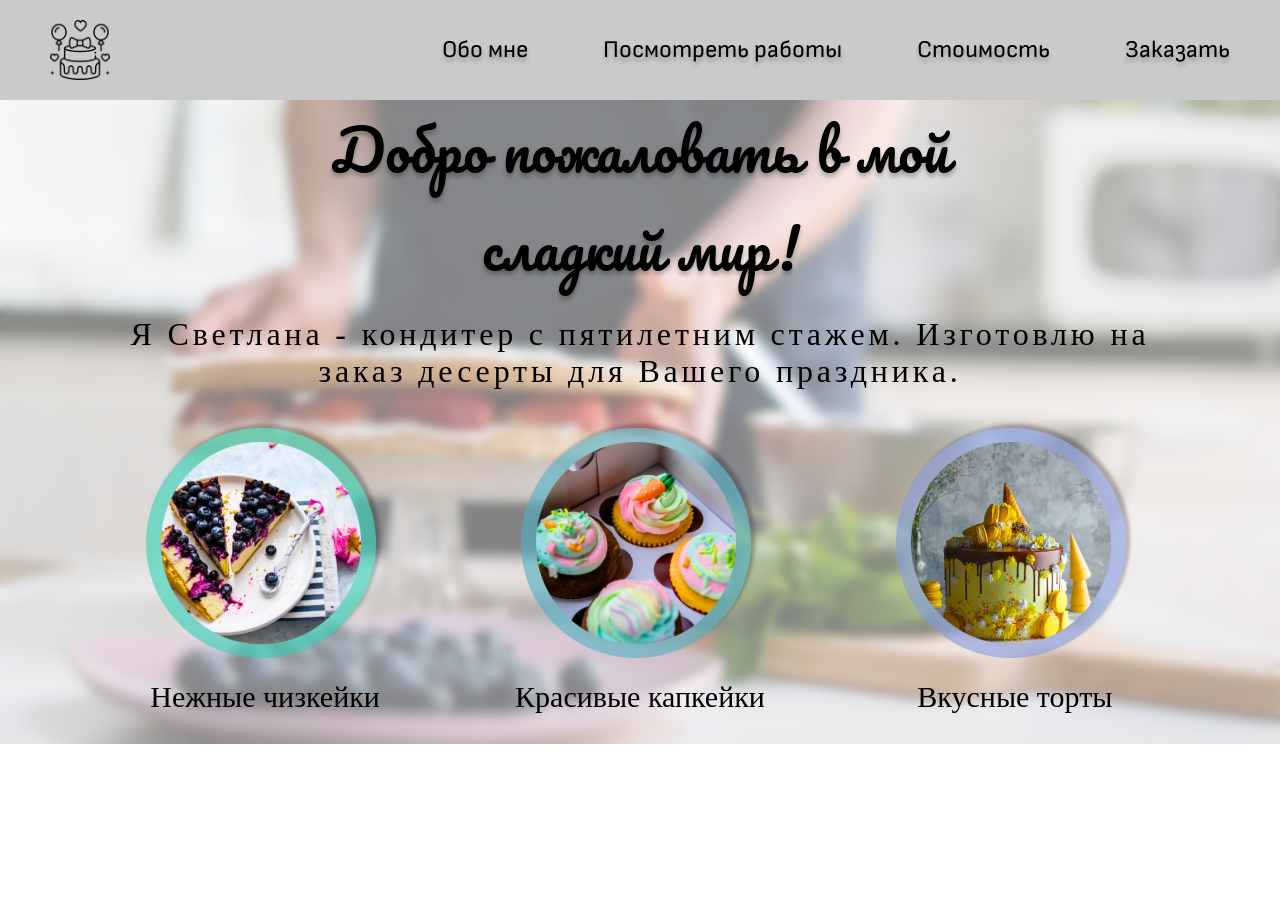
==== index.html @ ef7980ed "Initial commit" ====
<!DOCTYPE html>
<html lang="en">
  <head>
    <meta charset="UTF-8" />
    <meta name="viewport" content="width=device-width, initial-scale=1.0" />
    <title>Project</title>
    <link rel="stylesheet" href="fonts/stylesheet.css" />
    <link rel="stylesheet" href="css/reset.css" />
    <link rel="stylesheet" href="css/style.css" />
  </head>
  <body>
    <header class="header">
      <div class="container">
         <button class="burger-menu">
            <div class="burger-menu__button burger-menu_not-active">
              <span></span>
              <span></span>
              <span></span>
            </div>
          </button>
        <div class="header__content">
          <div class="header__logo">
            <img src="icons/logo.svg" alt="тортик" />
          </div>
          <nav class="header__nav nav-menu">
            <ul class="nav-menu__list">
              <li__nav class="item"
                ><a href="#!" class="nav-menu__link">Обо мне</a></li__nav
              >
              <li__nav class="item"
                ><a href="#!" class="nav-menu__link"
                  >Посмотреть работы</a
                ></li__nav
              >
              <li__nav class="item"
                ><a href="#!" class="nav-menu__link">Стоимость</a></li__nav
              >
              <li__nav class="item"
                ><a href="#!" class="nav-menu__link">Заказать</a></li__nav
              >
            </ul>
          </nav>

        </div>
      </div>
    </header>
    <main>
      <section class="intro">
        <div class="intro__blur">
          <div class="container">
            <div class="intro__title">Добро пожаловать в мой сладкий мир!</div>
            <div class="intro__text">
              Я Светлана - кондитер с пятилетним стажем. Изготовлю на заказ
              десерты для Вашего праздника.
            </div>
            <div class="intro__picture-blocks">
              <div class="picture-block">
                <div class="picture-block__picture">
                  <img src="img/intro-cheesecake.png" alt="Чизкейк" />
                </div>
                <div class="picture-block__text">Нежные чизкейки</div>
              </div>
              <div class="picture-block">
                <div class="picture-block__picture">
                  <img src="img/intro-cupcake.png" alt="Чизкейк" />
                </div>
                <div class="picture-block__text">Красивые капкейки</div>
              </div>
              <div class="picture-block">
                <div class="picture-block__picture">
                  <img src="img/intro-cake .png" alt="Чизкейк" />
                </div>
                <div class="picture-block__text">Вкусные торты</div>
              </div>
            </div>
          </div>
        </div>
      </section>
    </main>
    <script src="js/script.js"></script>
  </body>
</html>
---- fonts/stylesheet.css ----
/* This stylesheet generated by Transfonter (https://transfonter.org) on February 25, 2018 3:52 PM */

@font-face {
  font-family: "Pacifico";
  src: url("Pacifico-Regular.eot");
  src: local("Pacifico Regular"), local("Pacifico-Regular"),
    url("Pacifico-Regular.eot?#iefix") format("embedded-opentype"),
    url("Pacifico-Regular.woff") format("woff"),
    url("Pacifico-Regular.ttf") format("truetype");
  font-weight: normal;
  font-style: normal;
}

@font-face {
  font-family: "SofiaSans";
  src: local("SofiaSans"), local("Sofia Sans"), local("Sofia-Sans"),
    url("SofiaSans.ttf") format("truetype");
  font-weight: normal;
  font-style: normal;
}
---- css/style.css ----
.container{position:relative;max-width:1310px;margin:0 auto;padding:0 15px}.header{background:rgba(76,79,77,.3);position:relative}.header__content{display:flex;justify-content:space-between;align-items:center;padding:20px 35px}@media screen and (max-width: 400px){.header__content{padding:10px 10px}}@media screen and (max-width: 400px){.header__logo img{width:40px;height:40px;transition:all 1s}}.header__logo img:hover{transform:rotate(360deg)}@media screen and (max-width: 1023px){.nav-menu{display:none}}.nav-menu__list{display:flex;align-items:center;gap:50px}.nav-menu__link{font-family:SofiaSans;font-size:24px;text-shadow:0px 4px 4px rgba(0,0,0,.25);padding-left:25px;position:relative}.nav-menu__link:active{top:3px}.nav-menu__link::before{position:absolute;left:-30px;opacity:0;top:7.5px;content:"";width:15px;height:15px;border-radius:50%;background-color:#000;transition:all .5s}.nav-menu__link:hover::before{left:0;opacity:1}.nav-menu.open{display:block;background-color:#fff;position:fixed;top:0;left:0;z-index:10;width:100vw;height:100vh;display:flex;justify-content:center;align-items:center;overflow:hidden}.nav-menu.open .nav-menu__list{flex-direction:column}.burger-menu{position:absolute;top:50%;right:20px;transform:translate(0, -50%);z-index:11}@media screen and (min-width: 1024px){.burger-menu{display:none !important}}.burger-menu__button{min-width:42px;height:42px;background:rgba(0,0,0,0);border:1px solid rgba(255,255,255,0);padding:12px 8px;display:flex;flex-direction:column;justify-content:space-between;cursor:pointer;position:relative;transform:scale(1.5)}.burger-menu__button span{width:100%;height:2px;background:#000;border-radius:3px;box-shadow:0 2px 10px 0 rgba(0,0,0,.3);position:relative}.burger-menu_active span:nth-child(1){animation:ease .7s top forwards}.burger-menu_not-active span:nth-child(1){animation:ease .7s top-2 forwards}.burger-menu_active span:nth-child(2){animation:ease .7s scaled forwards}.burger-menu_not-active span:nth-child(2){animation:ease .7s scaled-2 forwards}.burger-menu_active span:nth-child(3){animation:ease .7s bottom forwards}.burger-menu_not-active span:nth-child(3){animation:ease .7s bottom-2 forwards}@keyframes top{0%{top:0;transform:rotate(0deg)}50%{top:7px;transform:rotate(0deg)}100%{top:7px;transform:rotate(45deg)}}@keyframes top-2{0%{top:7px;transform:rotate(45deg)}50%{top:7px;transform:rotate(0deg)}100%{top:0;transform:rotate(0deg)}}@keyframes bottom{0%{bottom:0;transform:rotate(0deg)}50%{bottom:7px;transform:rotate(0deg)}100%{bottom:7px;transform:rotate(135deg)}}@keyframes bottom-2{0%{bottom:7px;transform:rotate(135deg)}50%{bottom:7px;transform:rotate(0)}100%{bottom:0;transform:rotate(0)}}@keyframes scaled{50%{transform:scale(0)}100%{transform:scale(0)}}@keyframes scaled-2{0%{transform:scale(0)}50%{transform:scale(0)}100%{transform:scale(1)}}.intro{background:url("/img/intro-bg.jpg") center/cover no-repeat}.intro__blur{background:rgba(255,255,255,.5);-webkit-backdrop-filter:blur(5px);backdrop-filter:blur(5px);padding-bottom:30px}.intro__title{max-width:740px;text-align:center;margin:0 auto;text-shadow:0px 4px 4px rgba(0,0,0,.25);font-family:Pacifico;font-size:56px;margin-bottom:20px}@media screen and (max-width: 1023px){.intro__title{font-size:42px}}@media screen and (max-width: 550px){.intro__title{font-size:36px}}.intro__text{max-width:1050px;margin:0 auto;text-align:center;font-family:Sofia Sans;font-size:32px;letter-spacing:3.84px;margin-bottom:30px}@media screen and (max-width: 1023px){.intro__text{font-size:26px}}@media screen and (max-width: 550px){.intro__text{font-size:18px}}.intro__picture-blocks{display:flex;justify-content:space-evenly}.intro .picture-block__picture{text-align:center;margin-bottom:22px;transition:all .3s}.intro .picture-block__picture:hover{transform:scale(1.2)}.intro .picture-block__text{text-align:center;font-family:Sofia Sans;font-size:30px;font-weight:500}@media screen and (max-width: 1023px){.intro .picture-block__text{font-size:22px}}@media screen and (max-width: 550px){.intro .picture-block__text{font-size:18px}}/*# sourceMappingURL=style.css.map */
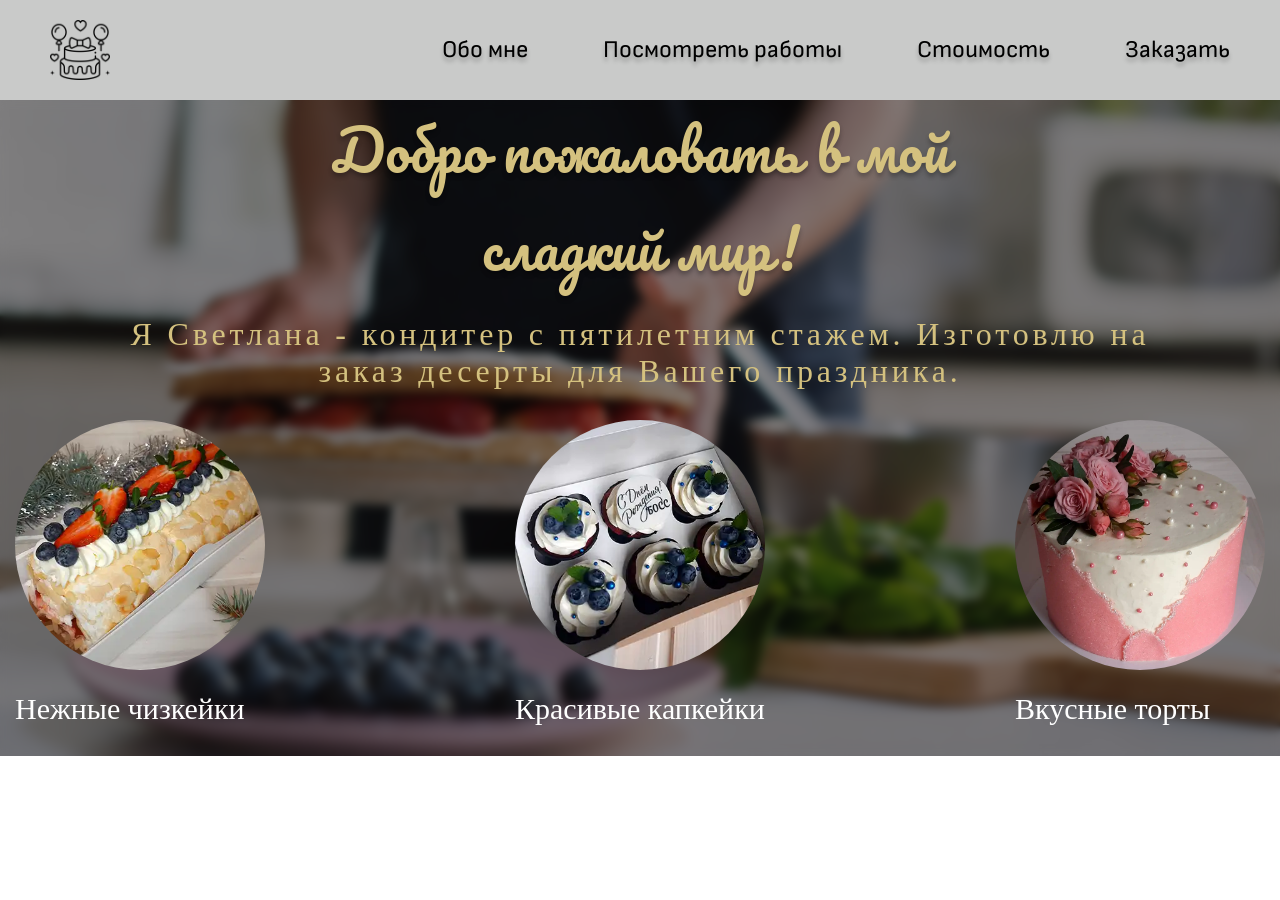
==== commit 5772df12: "New intro" ====
--- a/index.html
+++ b/index.html
@@ -11,13 +11,13 @@
   <body>
     <header class="header">
       <div class="container">
-         <button class="burger-menu">
-            <div class="burger-menu__button burger-menu_not-active">
-              <span></span>
-              <span></span>
-              <span></span>
-            </div>
-          </button>
+        <button class="burger-menu">
+          <div class="burger-menu__button burger-menu_not-active">
+            <span></span>
+            <span></span>
+            <span></span>
+          </div>
+        </button>
         <div class="header__content">
           <div class="header__logo">
             <img src="icons/logo.svg" alt="тортик" />
@@ -40,7 +40,6 @@
               >
             </ul>
           </nav>
-
         </div>
       </div>
     </header>
@@ -48,7 +47,7 @@
       <section class="intro">
         <div class="intro__blur">
           <div class="container">
-            <div class="intro__title">Добро пожаловать в мой сладкий мир!</div>
+            <h1 class="intro__title">Добро пожаловать в мой сладкий мир!</h1>
             <div class="intro__text">
               Я Светлана - кондитер с пятилетним стажем. Изготовлю на заказ
               десерты для Вашего праздника.
@@ -56,19 +55,19 @@
             <div class="intro__picture-blocks">
               <div class="picture-block">
                 <div class="picture-block__picture">
-                  <img src="img/intro-cheesecake.png" alt="Чизкейк" />
+                  <img src="img/roll-tiny.webp" alt="Рулеты" />
                 </div>
                 <div class="picture-block__text">Нежные чизкейки</div>
               </div>
               <div class="picture-block">
                 <div class="picture-block__picture">
-                  <img src="img/intro-cupcake.png" alt="Чизкейк" />
+                  <img src="img/cupcake-tiny.webp" alt="Красивые капкейки" />
                 </div>
                 <div class="picture-block__text">Красивые капкейки</div>
               </div>
               <div class="picture-block">
                 <div class="picture-block__picture">
-                  <img src="img/intro-cake .png" alt="Чизкейк" />
+                  <img src="img/cake-tiny.webp" alt="Вкусные торты" />
                 </div>
                 <div class="picture-block__text">Вкусные торты</div>
               </div>
--- a/css/style.css
+++ b/css/style.css
@@ -1 +1 @@
-.container{position:relative;max-width:1310px;margin:0 auto;padding:0 15px}.header{background:rgba(76,79,77,.3);position:relative}.header__content{display:flex;justify-content:space-between;align-items:center;padding:20px 35px}@media screen and (max-width: 400px){.header__content{padding:10px 10px}}@media screen and (max-width: 400px){.header__logo img{width:40px;height:40px;transition:all 1s}}.header__logo img:hover{transform:rotate(360deg)}@media screen and (max-width: 1023px){.nav-menu{display:none}}.nav-menu__list{display:flex;align-items:center;gap:50px}.nav-menu__link{font-family:SofiaSans;font-size:24px;text-shadow:0px 4px 4px rgba(0,0,0,.25);padding-left:25px;position:relative}.nav-menu__link:active{top:3px}.nav-menu__link::before{position:absolute;left:-30px;opacity:0;top:7.5px;content:"";width:15px;height:15px;border-radius:50%;background-color:#000;transition:all .5s}.nav-menu__link:hover::before{left:0;opacity:1}.nav-menu.open{display:block;background-color:#fff;position:fixed;top:0;left:0;z-index:10;width:100vw;height:100vh;display:flex;justify-content:center;align-items:center;overflow:hidden}.nav-menu.open .nav-menu__list{flex-direction:column}.burger-menu{position:absolute;top:50%;right:20px;transform:translate(0, -50%);z-index:11}@media screen and (min-width: 1024px){.burger-menu{display:none !important}}.burger-menu__button{min-width:42px;height:42px;background:rgba(0,0,0,0);border:1px solid rgba(255,255,255,0);padding:12px 8px;display:flex;flex-direction:column;justify-content:space-between;cursor:pointer;position:relative;transform:scale(1.5)}.burger-menu__button span{width:100%;height:2px;background:#000;border-radius:3px;box-shadow:0 2px 10px 0 rgba(0,0,0,.3);position:relative}.burger-menu_active span:nth-child(1){animation:ease .7s top forwards}.burger-menu_not-active span:nth-child(1){animation:ease .7s top-2 forwards}.burger-menu_active span:nth-child(2){animation:ease .7s scaled forwards}.burger-menu_not-active span:nth-child(2){animation:ease .7s scaled-2 forwards}.burger-menu_active span:nth-child(3){animation:ease .7s bottom forwards}.burger-menu_not-active span:nth-child(3){animation:ease .7s bottom-2 forwards}@keyframes top{0%{top:0;transform:rotate(0deg)}50%{top:7px;transform:rotate(0deg)}100%{top:7px;transform:rotate(45deg)}}@keyframes top-2{0%{top:7px;transform:rotate(45deg)}50%{top:7px;transform:rotate(0deg)}100%{top:0;transform:rotate(0deg)}}@keyframes bottom{0%{bottom:0;transform:rotate(0deg)}50%{bottom:7px;transform:rotate(0deg)}100%{bottom:7px;transform:rotate(135deg)}}@keyframes bottom-2{0%{bottom:7px;transform:rotate(135deg)}50%{bottom:7px;transform:rotate(0)}100%{bottom:0;transform:rotate(0)}}@keyframes scaled{50%{transform:scale(0)}100%{transform:scale(0)}}@keyframes scaled-2{0%{transform:scale(0)}50%{transform:scale(0)}100%{transform:scale(1)}}.intro{background:url("/img/intro-bg.jpg") center/cover no-repeat}.intro__blur{background:rgba(255,255,255,.5);-webkit-backdrop-filter:blur(5px);backdrop-filter:blur(5px);padding-bottom:30px}.intro__title{max-width:740px;text-align:center;margin:0 auto;text-shadow:0px 4px 4px rgba(0,0,0,.25);font-family:Pacifico;font-size:56px;margin-bottom:20px}@media screen and (max-width: 1023px){.intro__title{font-size:42px}}@media screen and (max-width: 550px){.intro__title{font-size:36px}}.intro__text{max-width:1050px;margin:0 auto;text-align:center;font-family:Sofia Sans;font-size:32px;letter-spacing:3.84px;margin-bottom:30px}@media screen and (max-width: 1023px){.intro__text{font-size:26px}}@media screen and (max-width: 550px){.intro__text{font-size:18px}}.intro__picture-blocks{display:flex;justify-content:space-evenly}.intro .picture-block__picture{text-align:center;margin-bottom:22px;transition:all .3s}.intro .picture-block__picture:hover{transform:scale(1.2)}.intro .picture-block__text{text-align:center;font-family:Sofia Sans;font-size:30px;font-weight:500}@media screen and (max-width: 1023px){.intro .picture-block__text{font-size:22px}}@media screen and (max-width: 550px){.intro .picture-block__text{font-size:18px}}/*# sourceMappingURL=style.css.map */+.container{position:relative;max-width:1310px;margin:0 auto;padding:0 15px}.header{background:rgba(76,79,77,.3);position:relative}.header__content{display:flex;justify-content:space-between;align-items:center;padding:20px 35px}@media screen and (max-width: 400px){.header__content{padding:10px 10px}}@media screen and (max-width: 400px){.header__logo img{width:40px;height:40px;transition:all 1s}}.header__logo img:hover{transform:rotate(360deg)}@media screen and (max-width: 1023px){.nav-menu{display:none}}.nav-menu__list{display:flex;align-items:center;gap:50px}.nav-menu__link{font-family:SofiaSans;font-size:24px;text-shadow:0px 4px 4px rgba(0,0,0,.25);padding-left:25px;position:relative}.nav-menu__link:active{top:3px}.nav-menu__link::before{position:absolute;left:-30px;opacity:0;top:7.5px;content:"";width:15px;height:15px;border-radius:50%;background-color:#000;transition:all .5s}.nav-menu__link:hover::before{left:0;opacity:1}.nav-menu.open{display:block;background-color:#fff;position:fixed;top:0;left:0;z-index:10;width:100vw;height:100vh;display:flex;justify-content:center;padding-top:100px;overflow:hidden}.nav-menu.open .nav-menu__list{flex-direction:column}.nav-menu.open .nav-menu__link{font-size:32px}.burger-menu{position:absolute;top:50%;right:20px;transform:translate(0, -50%);z-index:11}@media screen and (min-width: 1024px){.burger-menu{display:none !important}}.burger-menu__button{min-width:42px;height:42px;background:rgba(0,0,0,0);border:1px solid rgba(255,255,255,0);padding:12px 8px;display:flex;flex-direction:column;justify-content:space-between;cursor:pointer;position:relative;transform:scale(1.5)}.burger-menu__button span{width:100%;height:2px;background:#000;border-radius:3px;box-shadow:0 2px 10px 0 rgba(0,0,0,.3);position:relative}.burger-menu_active span:nth-child(1){animation:ease .7s top forwards}.burger-menu_not-active span:nth-child(1){animation:ease .7s top-2 forwards}.burger-menu_active span:nth-child(2){animation:ease .7s scaled forwards}.burger-menu_not-active span:nth-child(2){animation:ease .7s scaled-2 forwards}.burger-menu_active span:nth-child(3){animation:ease .7s bottom forwards}.burger-menu_not-active span:nth-child(3){animation:ease .7s bottom-2 forwards}@keyframes top{0%{top:0;transform:rotate(0deg)}50%{top:7px;transform:rotate(0deg)}100%{top:7px;transform:rotate(45deg)}}@keyframes top-2{0%{top:7px;transform:rotate(45deg)}50%{top:7px;transform:rotate(0deg)}100%{top:0;transform:rotate(0deg)}}@keyframes bottom{0%{bottom:0;transform:rotate(0deg)}50%{bottom:7px;transform:rotate(0deg)}100%{bottom:7px;transform:rotate(135deg)}}@keyframes bottom-2{0%{bottom:7px;transform:rotate(135deg)}50%{bottom:7px;transform:rotate(0)}100%{bottom:0;transform:rotate(0)}}@keyframes scaled{50%{transform:scale(0)}100%{transform:scale(0)}}@keyframes scaled-2{0%{transform:scale(0)}50%{transform:scale(0)}100%{transform:scale(1)}}.intro{background:url("/img/intro-bg.jpg") center/cover no-repeat}.intro__blur{background:rgba(15,13,13,.5);-webkit-backdrop-filter:blur(5px);backdrop-filter:blur(5px);padding-bottom:30px}.intro__title{color:#d4c17f;max-width:740px;text-align:center;margin:0 auto;text-shadow:0px 4px 4px rgba(0,0,0,.25);font-family:Pacifico;font-size:56px;margin-bottom:20px}@media screen and (max-width: 1023px){.intro__title{font-size:42px}}@media screen and (max-width: 550px){.intro__title{font-size:36px}}.intro__text{color:#d4c17f;max-width:1050px;margin:0 auto;text-align:center;font-family:Sofia Sans;font-size:32px;letter-spacing:3.84px;margin-bottom:30px}@media screen and (max-width: 1023px){.intro__text{font-size:26px}}@media screen and (max-width: 550px){.intro__text{font-size:18px}}.intro__picture-blocks{display:flex;justify-content:space-between}.picture-block__picture{border-radius:50%;text-align:center;margin-bottom:22px;transition:all .3s;width:250px;height:250px;overflow:hidden}.picture-block__picture img{transition:all .5s}.picture-block__picture img:hover{transform:scale(1.2)}.picture-block__text{color:#fff;font-family:Sofia Sans;font-size:30px;font-weight:500}@media screen and (max-width: 1023px){.picture-block__text{font-size:22px}}@media screen and (max-width: 550px){.picture-block__text{font-size:18px}}/*# sourceMappingURL=style.css.map */
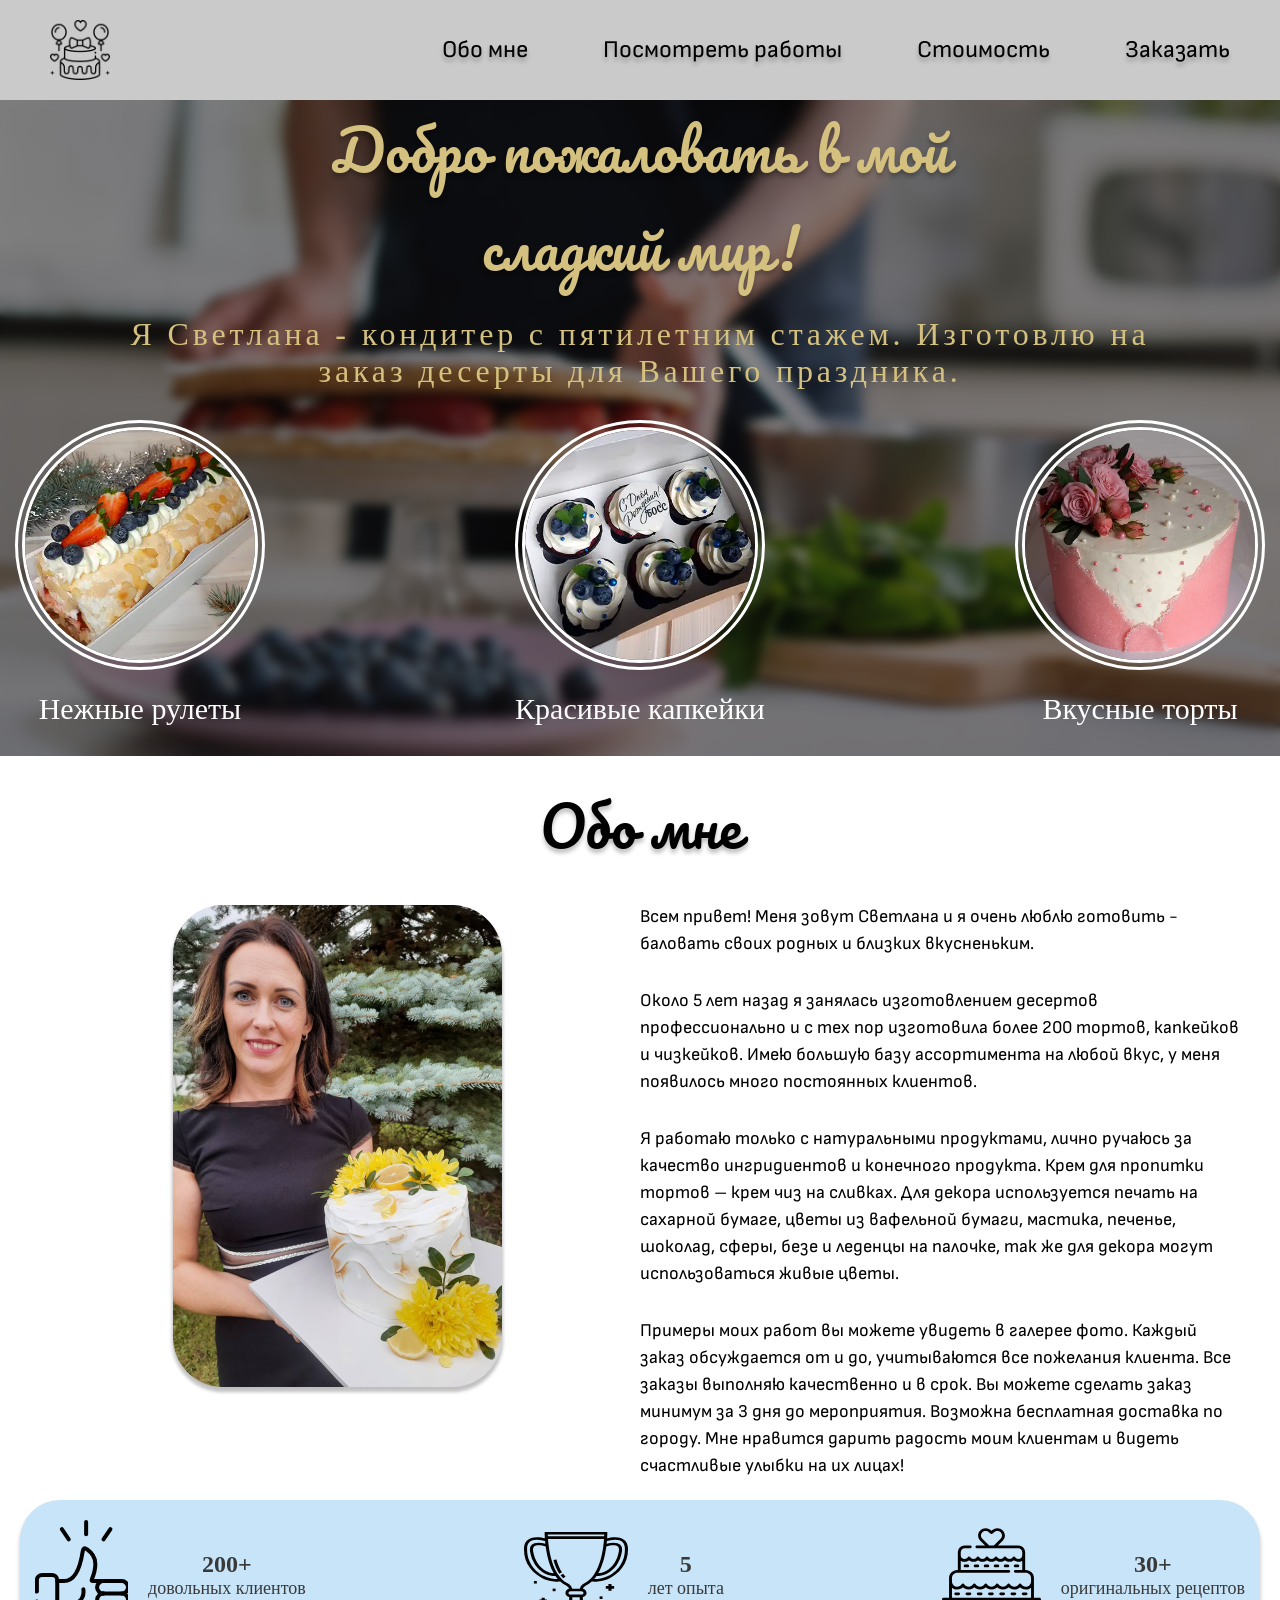
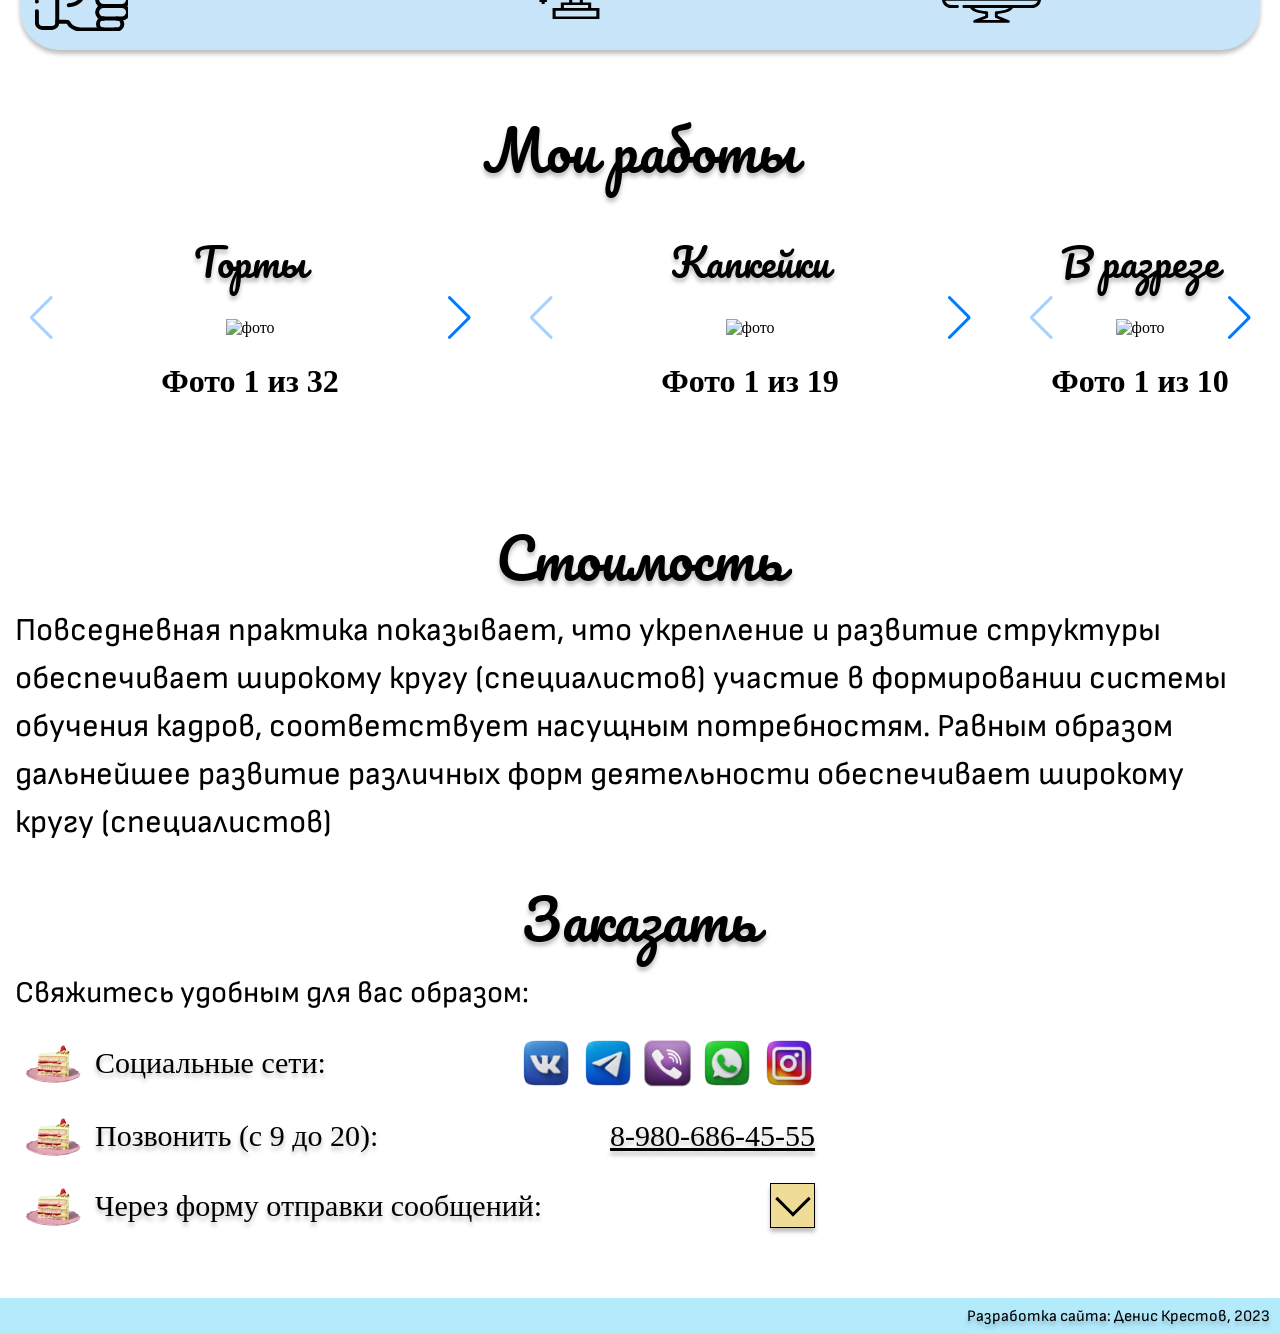
==== commit 0957d281: "Prepare to production" ====
--- a/index.html
+++ b/index.html
@@ -4,6 +4,10 @@
     <meta charset="UTF-8" />
     <meta name="viewport" content="width=device-width, initial-scale=1.0" />
     <title>Project</title>
+    <link
+      rel="stylesheet"
+      href="https://cdn.jsdelivr.net/npm/swiper@10/swiper-bundle.min.css"
+    />
     <link rel="stylesheet" href="fonts/stylesheet.css" />
     <link rel="stylesheet" href="css/reset.css" />
     <link rel="stylesheet" href="css/style.css" />
@@ -24,20 +28,18 @@
           </div>
           <nav class="header__nav nav-menu">
             <ul class="nav-menu__list">
-              <li__nav class="item"
-                ><a href="#!" class="nav-menu__link">Обо мне</a></li__nav
-              >
-              <li__nav class="item"
-                ><a href="#!" class="nav-menu__link"
-                  >Посмотреть работы</a
-                ></li__nav
-              >
-              <li__nav class="item"
-                ><a href="#!" class="nav-menu__link">Стоимость</a></li__nav
-              >
-              <li__nav class="item"
-                ><a href="#!" class="nav-menu__link">Заказать</a></li__nav
-              >
+              <li class="nav__item">
+                <a href="#about" class="nav-menu__link">Обо мне</a>
+              </li>
+              <li class="nav__item">
+                <a href="#gallery" class="nav-menu__link">Посмотреть работы</a>
+              </li>
+              <li class="nav__item">
+                <a href="#section-price" class="nav-menu__link">Стоимость</a>
+              </li>
+              <li class="nav__item">
+                <a href="#section-order" class="nav-menu__link">Заказать</a>
+              </li>
             </ul>
           </nav>
         </div>
@@ -57,7 +59,7 @@
                 <div class="picture-block__picture">
                   <img src="img/roll-tiny.webp" alt="Рулеты" />
                 </div>
-                <div class="picture-block__text">Нежные чизкейки</div>
+                <div class="picture-block__text">Нежные рулеты</div>
               </div>
               <div class="picture-block">
                 <div class="picture-block__picture">
@@ -75,7 +77,219 @@
           </div>
         </div>
       </section>
+      <section class="about">
+        <div class="container">
+          <h2 class="about__title" id="about">Обо мне</h2>
+          <div class="about__content">
+            <div class="about__img">
+              <img src="img/about.png" alt="моя фотография" />
+            </div>
+            <div class="about__text-block">
+              <p class="about__text">
+                Всем привет! Меня зовут Светлана и я очень люблю готовить -
+                баловать своих родных и близких вкусненьким.
+              </p>
+              <p class="about__text">
+                Около 5 лет назад я занялась изготовлением десертов
+                профессионально и с тех пор изготовила более 200 тортов,
+                капкейков и чизкейков. Имею большую базу ассортимента на любой
+                вкус, у меня появилось много постоянных клиентов.
+              </p>
+              <p class="about__text">
+                Я работаю только с натуральными продуктами, лично ручаюсь за
+                качество ингридиентов и конечного продукта. Крем для пропитки
+                тортов – крем чиз на сливках. Для декора используется печать на
+                сахарной бумаге, цветы из вафельной бумаги, мастика, печенье,
+                шоколад, сферы, безе и леденцы на палочке, так же для декора
+                могут использоваться живые цветы.
+              </p>
+              <p class="about__text">
+                Примеры моих работ вы можете увидеть в галерее фото. Каждый
+                заказ обсуждается от и до, учитываются все пожелания клиента.
+                Все заказы выполняю качественно и в срок. Вы можете сделать
+                заказ минимум за 3 дня до мероприятия. Возможна бесплатная
+                доставка по городу. Мне нравится дарить радость моим клиентам и
+                видеть счастливые улыбки на их лицах!
+              </p>
+            </div>
+          </div>
+        </div>
+      </section>
+      <section class="advantage">
+        <div class="container">
+          <div class="advantage__row">
+            <div class="item-advantage">
+              <div class="item-advantage__img">
+                <img src="icons/adv-hand.svg" alt="иконка" />
+              </div>
+              <div class="item-advantage__text">
+                <div class="item-advantage__text-top">200+</div>
+                <div class="item-advantage__text-bottom">
+                  довольных клиентов
+                </div>
+              </div>
+            </div>
+            <div class="item-advantage">
+              <div class="item-advantage__img">
+                <img src="icons/adv-trophy.svg" alt="иконка" />
+              </div>
+              <div class="item-advantage__text">
+                <div class="item-advantage__text-top">5</div>
+                <div class="item-advantage__text-bottom">лет опыта</div>
+              </div>
+            </div>
+            <div class="item-advantage">
+              <div class="item-advantage__img">
+                <img src="icons/adv-cake.svg" alt="иконка" />
+              </div>
+              <div class="item-advantage__text">
+                <div class="item-advantage__text-top">30+</div>
+                <div class="item-advantage__text-bottom">
+                  оригинальных рецептов
+                </div>
+              </div>
+            </div>
+          </div>
+        </div>
+      </section>
+      <section class="photo-gallery">
+        <div class="content photo-gallery__wrapper">
+          <div class="photo-gallery__title" id="gallery">Мои работы</div>
+          <div class="photo-gallery__slider">
+            <div class="swiper">
+              <div class="photo-gallery__subtitle">Торты</div>
+              <div class="swiper-wrapper cakes"></div>
+              <div class="swiper-button-prev"></div>
+              <div class="swiper-button-next"></div>
+              <div class="swiper-pagination"></div>
+            </div>
+            <div class="swiper">
+              <div class="photo-gallery__subtitle">Капкейки</div>
+              <div class="swiper-wrapper cupcakes"></div>
+              <div class="swiper-button-prev"></div>
+              <div class="swiper-button-next"></div>
+              <div class="swiper-pagination"></div>
+            </div>
+            <div class="swiper">
+              <div class="photo-gallery__subtitle">В разрезе</div>
+              <div class="swiper-wrapper sliced"></div>
+              <div class="swiper-button-prev"></div>
+              <div class="swiper-button-next"></div>
+              <div class="swiper-pagination"></div>
+            </div>
+          </div>
+        </div>
+      </section>
+      <section class="price" id="section-price">
+        <div class="container">
+          <div class="price__title">Стоимость</div>
+          <p class="price__text">
+            Повседневная практика показывает, что укрепление и развитие
+            структуры обеспечивает широкому кругу (специалистов) участие в
+            формировании системы обучения кадров, соответствует насущным
+            потребностям. Равным образом дальнейшее развитие различных форм
+            деятельности обеспечивает широкому кругу (специалистов)
+          </p>
+        </div>
+      </section>
+      <section class="order" id="section-order">
+        <div class="container">
+          <div class="order__title">Заказать</div>
+          <div class="order__subtitle">Свяжитесь удобным для вас образом:</div>
+          <div class="order__list order-list">
+            <div class="order-list__item">
+              <div class="order-list__text">Социальные сети:</div>
+              <div class="order-list__contacts">
+                <div class="order-list__socials">
+                  <a href="https://vk.com/id31940545"
+                    ><img src="icons/social-vk.png" alt="иконка"
+                  /></a>
+                  <a href="https://t.me/crusaderDen"
+                    ><img src="icons/social-telegram.png" alt="иконка"
+                  /></a>
+                  <a href="viber://chat?number=79806864555"
+                    ><img
+                      class="order-list__socials-viber"
+                      src="icons/social-viber.png"
+                      alt="иконка"
+                  /></a>
+                  <a href="https://api.whatsapp.com/send?phone=79806864555"
+                    ><img src="icons/social-whatsapp.png" alt="иконка"
+                  /></a>
+                  <a href="https://t.me/crusaderDen"
+                    ><img src="icons/social-insta.png" alt="иконка"
+                  /></a>
+                </div>
+              </div>
+            </div>
+            <div class="order-list__item">
+              <div class="order-list__text">Позвонить (с 9 до 20):</div>
+              <div class="order-list__contacts">
+                <div class="order-list__socials">
+                  <a href="tel:89806864555">8-980-686-45-55</a>
+                </div>
+              </div>
+            </div>
+            <div class="order-list__item">
+              <div class="order-list__text">
+                Через форму отправки сообщений:
+              </div>
+              <div class="order-list__btn order-btn">
+                <span class="order-btn__line-1"></span>
+                <span class="order-btn__line-2"></span>
+              </div>
+            </div>
+          </div>
+          <form action="#" class="order-form" id="form">
+            <div class="order-form__wrapper">
+              <input
+                class="order-form__name"
+                name="name"
+                type="text"
+                placeholder="Ваше имя*"
+                required
+              />
+              <input
+                class="order-form__tel"
+                type="tel"
+                name="phone"
+                placeholder="Контактный номер телефона*"
+                required
+              />
+              <textarea
+                class="order-form__message"
+                name="message"
+                cols="30"
+                rows="10"
+                placeholder="Наберите сообщение"
+              ></textarea>
+              <button type="submit" class="order-form__btn">Отправить</button>
+              <div class="order-form__info">
+                * Сообщение отправляется на мою электронную почту, данные
+                указываются для возможности обратной связи.
+              </div>
+            </div>
+          </form>
+        </div>
+        <div class="order-form__popup">
+          <div class="order-form__popup-body">
+            <div class="order-form__title">
+              Ваше обращение успешно отправлено!
+            </div>
+            <div class="order-form__popup-container">
+              <a href="##" class="order-form__popup-button" id="closeButton"
+                >Закрыть</a
+              >
+            </div>
+          </div>
+        </div>
+      </section>
     </main>
+    <footer class="footer">
+      <div class="footer__text">Разработка сайта: Денис Крестов, 2023</div>
+    </footer>
+    <script src="https://cdn.jsdelivr.net/npm/swiper@10/swiper-bundle.min.js"></script>
     <script src="js/script.js"></script>
+    <script src="js/sendMail.js"></script>
   </body>
 </html>
--- a/css/style.css
+++ b/css/style.css
@@ -1 +1 @@
-.container{position:relative;max-width:1310px;margin:0 auto;padding:0 15px}.header{background:rgba(76,79,77,.3);position:relative}.header__content{display:flex;justify-content:space-between;align-items:center;padding:20px 35px}@media screen and (max-width: 400px){.header__content{padding:10px 10px}}@media screen and (max-width: 400px){.header__logo img{width:40px;height:40px;transition:all 1s}}.header__logo img:hover{transform:rotate(360deg)}@media screen and (max-width: 1023px){.nav-menu{display:none}}.nav-menu__list{display:flex;align-items:center;gap:50px}.nav-menu__link{font-family:SofiaSans;font-size:24px;text-shadow:0px 4px 4px rgba(0,0,0,.25);padding-left:25px;position:relative}.nav-menu__link:active{top:3px}.nav-menu__link::before{position:absolute;left:-30px;opacity:0;top:7.5px;content:"";width:15px;height:15px;border-radius:50%;background-color:#000;transition:all .5s}.nav-menu__link:hover::before{left:0;opacity:1}.nav-menu.open{display:block;background-color:#fff;position:fixed;top:0;left:0;z-index:10;width:100vw;height:100vh;display:flex;justify-content:center;padding-top:100px;overflow:hidden}.nav-menu.open .nav-menu__list{flex-direction:column}.nav-menu.open .nav-menu__link{font-size:32px}.burger-menu{position:absolute;top:50%;right:20px;transform:translate(0, -50%);z-index:11}@media screen and (min-width: 1024px){.burger-menu{display:none !important}}.burger-menu__button{min-width:42px;height:42px;background:rgba(0,0,0,0);border:1px solid rgba(255,255,255,0);padding:12px 8px;display:flex;flex-direction:column;justify-content:space-between;cursor:pointer;position:relative;transform:scale(1.5)}.burger-menu__button span{width:100%;height:2px;background:#000;border-radius:3px;box-shadow:0 2px 10px 0 rgba(0,0,0,.3);position:relative}.burger-menu_active span:nth-child(1){animation:ease .7s top forwards}.burger-menu_not-active span:nth-child(1){animation:ease .7s top-2 forwards}.burger-menu_active span:nth-child(2){animation:ease .7s scaled forwards}.burger-menu_not-active span:nth-child(2){animation:ease .7s scaled-2 forwards}.burger-menu_active span:nth-child(3){animation:ease .7s bottom forwards}.burger-menu_not-active span:nth-child(3){animation:ease .7s bottom-2 forwards}@keyframes top{0%{top:0;transform:rotate(0deg)}50%{top:7px;transform:rotate(0deg)}100%{top:7px;transform:rotate(45deg)}}@keyframes top-2{0%{top:7px;transform:rotate(45deg)}50%{top:7px;transform:rotate(0deg)}100%{top:0;transform:rotate(0deg)}}@keyframes bottom{0%{bottom:0;transform:rotate(0deg)}50%{bottom:7px;transform:rotate(0deg)}100%{bottom:7px;transform:rotate(135deg)}}@keyframes bottom-2{0%{bottom:7px;transform:rotate(135deg)}50%{bottom:7px;transform:rotate(0)}100%{bottom:0;transform:rotate(0)}}@keyframes scaled{50%{transform:scale(0)}100%{transform:scale(0)}}@keyframes scaled-2{0%{transform:scale(0)}50%{transform:scale(0)}100%{transform:scale(1)}}.intro{background:url("/img/intro-bg.jpg") center/cover no-repeat}.intro__blur{background:rgba(15,13,13,.5);-webkit-backdrop-filter:blur(5px);backdrop-filter:blur(5px);padding-bottom:30px}.intro__title{color:#d4c17f;max-width:740px;text-align:center;margin:0 auto;text-shadow:0px 4px 4px rgba(0,0,0,.25);font-family:Pacifico;font-size:56px;margin-bottom:20px}@media screen and (max-width: 1023px){.intro__title{font-size:42px}}@media screen and (max-width: 550px){.intro__title{font-size:36px}}.intro__text{color:#d4c17f;max-width:1050px;margin:0 auto;text-align:center;font-family:Sofia Sans;font-size:32px;letter-spacing:3.84px;margin-bottom:30px}@media screen and (max-width: 1023px){.intro__text{font-size:26px}}@media screen and (max-width: 550px){.intro__text{font-size:18px}}.intro__picture-blocks{display:flex;justify-content:space-between}.picture-block__picture{border-radius:50%;text-align:center;margin-bottom:22px;transition:all .3s;width:250px;height:250px;overflow:hidden}.picture-block__picture img{transition:all .5s}.picture-block__picture img:hover{transform:scale(1.2)}.picture-block__text{color:#fff;font-family:Sofia Sans;font-size:30px;font-weight:500}@media screen and (max-width: 1023px){.picture-block__text{font-size:22px}}@media screen and (max-width: 550px){.picture-block__text{font-size:18px}}/*# sourceMappingURL=style.css.map */+html{scroll-behavior:smooth}.container{position:relative;max-width:1310px;margin:0 auto;padding:0 15px}.none{display:none !important}.order-form__popup{position:fixed;width:100%;height:100%;top:0;left:0;background:rgba(29,25,25,.6705882353);display:flex;justify-content:center;align-items:center;z-index:100;opacity:0;visibility:hidden}.order-form__popup_active{opacity:1;visibility:visible}.order-form__popup-body{width:500px;height:250px;padding:20px;display:flex;flex-direction:column;justify-content:space-evenly;background-color:#b5bbbf;border-radius:10px;border:1px solid #000;box-shadow:0px 4px 4px rgba(0,0,0,.25)}@media(max-width: 1038px){.order-form__popup-body{transform:scale(0.8)}}.order-form__title{font-size:28px;font-weight:700;text-align:center;margin:15px 0}.order-form__popup-container{display:flex;justify-content:center;margin:15px 0px 30px 0px}.order-form__popup-button{color:inherit;font-weight:500;font-size:22px;border-radius:10px;box-shadow:0px 4px 4px rgba(0,0,0,.25);background-color:#81859d;padding:15px 50px}.header{background:rgba(76,79,77,.3);position:relative}.header__content{display:flex;justify-content:space-between;align-items:center;padding:20px 35px}@media screen and (max-width: 400px){.header__content{padding:10px 10px}}.header__logo img{transition:all 1s}.header__logo img:hover{transform:rotate(360deg)}@media screen and (max-width: 400px){.header__logo{width:40px;height:40px}}@media screen and (max-width: 1023px){.nav-menu{display:none}}.nav-menu__list{display:flex;align-items:center;gap:50px}.nav-menu__link{font-family:SofiaSans;font-size:24px;text-shadow:0px 4px 4px rgba(0,0,0,.25);padding-left:25px;position:relative}.nav-menu__link:active{top:3px}.nav-menu__link::before{position:absolute;left:-30px;opacity:0;top:7.5px;content:"";width:15px;height:15px;border-radius:50%;background-color:#000;transition:all .5s}.nav-menu__link:hover::before{left:0;opacity:1}.nav-menu.open{display:block;background-color:#fff;position:fixed;top:0;left:0;z-index:10;width:100vw;height:100vh;display:flex;justify-content:center;padding-top:100px;overflow:hidden}.nav-menu.open .nav-menu__list{flex-direction:column}.nav-menu.open .nav-menu__link{font-size:32px}.burger-menu{position:absolute;top:50%;right:20px;transform:translate(0, -50%);z-index:11}@media screen and (min-width: 1024px){.burger-menu{display:none !important}}.burger-menu__button{min-width:42px;height:42px;background:rgba(0,0,0,0);border:1px solid rgba(255,255,255,0);padding:12px 8px;display:flex;flex-direction:column;justify-content:space-between;cursor:pointer;position:relative;transform:scale(1.5)}.burger-menu__button span{width:100%;height:2px;background:#000;border-radius:3px;box-shadow:0 2px 10px 0 rgba(0,0,0,.3);position:relative}.burger-menu_active span:nth-child(1){animation:ease .7s top forwards}.burger-menu_not-active span:nth-child(1){animation:ease .7s top-2 forwards}.burger-menu_active span:nth-child(2){animation:ease .7s scaled forwards}.burger-menu_not-active span:nth-child(2){animation:ease .7s scaled-2 forwards}.burger-menu_active span:nth-child(3){animation:ease .7s bottom forwards}.burger-menu_not-active span:nth-child(3){animation:ease .7s bottom-2 forwards}@keyframes top{0%{top:0;transform:rotate(0deg)}50%{top:7px;transform:rotate(0deg)}100%{top:7px;transform:rotate(45deg)}}@keyframes top-2{0%{top:7px;transform:rotate(45deg)}50%{top:7px;transform:rotate(0deg)}100%{top:0;transform:rotate(0deg)}}@keyframes bottom{0%{bottom:0;transform:rotate(0deg)}50%{bottom:7px;transform:rotate(0deg)}100%{bottom:7px;transform:rotate(135deg)}}@keyframes bottom-2{0%{bottom:7px;transform:rotate(135deg)}50%{bottom:7px;transform:rotate(0)}100%{bottom:0;transform:rotate(0)}}@keyframes scaled{50%{transform:scale(0)}100%{transform:scale(0)}}@keyframes scaled-2{0%{transform:scale(0)}50%{transform:scale(0)}100%{transform:scale(1)}}.intro{background:url("/img/intro-bg.jpg") center/cover no-repeat}.intro__blur{background:rgba(15,13,13,.5);-webkit-backdrop-filter:blur(5px);backdrop-filter:blur(5px);padding-bottom:30px}.intro__title{color:#d4c17f;max-width:740px;text-align:center;margin:0 auto;text-shadow:0px 4px 4px rgba(0,0,0,.25);font-family:Pacifico;font-size:56px;margin-bottom:20px}@media screen and (max-width: 1023px){.intro__title{font-size:42px}}@media screen and (max-width: 550px){.intro__title{font-size:36px}}.intro__text{color:#d4c17f;max-width:1050px;margin:0 auto;text-align:center;font-family:Sofia Sans;font-size:32px;letter-spacing:3.84px;margin-bottom:30px}@media screen and (max-width: 1023px){.intro__text{font-size:26px}}@media screen and (max-width: 550px){.intro__text{font-size:18px}}.intro__picture-blocks{display:flex;justify-content:space-between}.picture-block{display:flex;flex-direction:column;align-items:center}.picture-block__picture{border:10px double #fff;border-radius:50%;text-align:center;margin-bottom:22px;transition:all .3s;width:250px;height:250px;overflow:hidden}@media screen and (max-width: 1023px){.picture-block__picture{width:180px;height:180px}}@media screen and (max-width: 650px){.picture-block__picture{width:160px;height:160px}}@media screen and (max-width: 550px){.picture-block__picture{width:100px;height:100px}}.picture-block__picture img{transition:all .5s}.picture-block__picture img:hover{transform:scale(1.2)}.picture-block__text{text-align:center;color:#fff;font-family:Sofia Sans;font-size:30px;font-weight:500}@media screen and (max-width: 1023px){.picture-block__text{font-size:22px}}@media screen and (max-width: 550px){.picture-block__text{font-size:18px}}.about{padding:20px}.about__title{font-family:Pacifico;font-size:56px;text-align:center;text-shadow:0px 4px 4px rgba(0,0,0,.25);margin-bottom:30px}.about__content{display:grid;grid-template-columns:repeat(2, 1fr);justify-items:center}@media screen and (max-width: 768px){.about__content{grid-template-columns:1fr}}.about__img{text-align:center;margin-bottom:30px}.about__text{font-family:SofiaSans;font-size:18px;font-weight:500;line-height:150%}.about__text:not(:last-child){margin-bottom:30px}.item-advantage{display:flex;align-items:center}.item-advantage__img{margin-right:20px}@media screen and (max-width: 768px){.item-advantage__img{display:none}}.item-advantage__text-top{color:#393939;text-align:center;font-family:Montserrat;font-size:24px;font-weight:700}@media screen and (max-width: 1023px){.item-advantage__text-top{font-size:18px}}.item-advantage__text-bottom{color:#393939;text-align:center;font-family:Montserrat;font-size:18px}@media screen and (max-width: 1023px){.item-advantage__text-bottom{font-size:12px}}.advantage{margin:0 20px;border-radius:40px;background:rgba(93,175,235,.34);box-shadow:0px 4px 4px 0px rgba(0,0,0,.25);margin-bottom:50px}.advantage__row{height:150px;display:flex;gap:30px;justify-content:space-between;align-items:center}@media screen and (max-width: 650px){.advantage__row{height:120px}}@media screen and (max-width: 520px){.advantage__row{height:80px}}.swiper{max-width:500px;max-height:800px;margin-bottom:50px}@media screen and (max-width: 600px){.swiper{max-width:250px;max-height:400px;margin-bottom:20px}}.swiper-wrapper img{height:90%;padding-bottom:80px;margin:0 auto;-o-object-fit:cover;object-fit:cover}@media screen and (max-width: 600px){.swiper-wrapper img{padding-bottom:80px}}.swiper-slide{display:flex;align-items:center;-o-object-fit:cover;object-fit:cover}.photo-gallery{margin-bottom:50px}.photo-gallery__title{text-align:center;text-shadow:0px 4px 4px rgba(0,0,0,.25);font-family:Pacifico;font-size:56px;margin-bottom:30px;padding:0 10px}.photo-gallery__subtitle{text-align:center;text-shadow:0px 4px 4px rgba(0,0,0,.25);font-family:Pacifico;font-size:38px;margin-bottom:15px}.photo-gallery__slider{display:flex}@media screen and (max-width: 1023px){.photo-gallery__slider{flex-direction:column}}.swiper-pagination-fraction{font-size:32px;font-weight:700}.swiper-button-prev::after{padding-left:35px}.swiper-button-next::after{padding-right:35px}.price{margin-bottom:23px}.price__title{text-align:center;text-shadow:0px 4px 4px rgba(0,0,0,.25);font-family:Pacifico;font-size:56px}@media screen and (max-width: 768px){.price__title{font-size:42px}}.price__text{font-family:SofiaSans;font-size:32px;font-style:normal;font-weight:500;line-height:150%}@media screen and (max-width: 768px){.price__text{font-size:18px}}.order__title{text-align:center;text-shadow:0px 4px 4px rgba(0,0,0,.25);font-family:Pacifico;font-size:56px;margin-bottom:11px}@media screen and (max-width: 767px){.order__title{font-size:42px}}.order__subtitle{font-family:SofiaSans;font-size:30px;margin-bottom:29px}@media screen and (max-width: 767px){.order__subtitle{font-size:22px}}@media screen and (max-width: 410px){.order__subtitle{font-size:18px}}.order-list{margin-bottom:20px}.order-list__item{max-width:800px;display:flex;justify-content:space-between;align-items:center}.order-list__item:not(:last-child){margin-bottom:30px}.order-list__text{text-shadow:0px 4px 4px rgba(0,0,0,.25);font-family:Montserrat;font-size:30px;padding-left:80px;position:relative}@media screen and (max-width: 767px){.order-list__text{font-size:18px}}@media screen and (max-width: 465px){.order-list__text{padding-left:5px}}@media screen and (max-width: 410px){.order-list__text{font-size:14px}}.order-list__text::after{content:"";background-image:url("/icons/order-icon.png");position:absolute;top:-2px;left:10px;width:56px;height:40px}@media screen and (max-width: 767px){.order-list__text::after{top:-12px}}@media screen and (max-width: 465px){.order-list__text::after{display:none}}.order-list__socials{display:flex;align-items:center}.order-list__socials a:not(:last-child){margin-right:10px}.order-list__socials a img{width:52px;height:52px}.order-list__socials a img:hover{transform:translate(0, -5px)}@media screen and (max-width: 767px){.order-list__socials a img{width:42px;height:42px}}@media screen and (max-width: 410px){.order-list__socials a img{width:32px;height:32px}}.order-list__socials a{text-shadow:0px 4px 4px rgba(0,0,0,.25);font-family:Montserrat;font-size:30px;text-decoration:underline}@media screen and (max-width: 767px){.order-list__socials a{font-size:18px}}@media screen and (max-width: 410px){.order-list__socials a{font-size:12px}}.order-list__socials-viber{width:47px !important;height:47px !important}@media screen and (max-width: 767px){.order-list__socials-viber{width:38px !important;height:38px !important}}@media screen and (max-width: 410px){.order-list__socials-viber{width:28px !important;height:28px !important}}.order-btn{box-shadow:0px 4px 4px rgba(0,0,0,.25);width:45px;height:45px;border:1px solid #000;background:rgba(236,212,124,.8);position:relative}@media screen and (max-width: 767px){.order-btn{transform:scale(0.7)}}@media screen and (max-width: 410px){.order-btn{transform:scale(0.5)}}.order-btn__line-1{display:block;background:#000;width:25px;height:3px;position:absolute;left:-2.5px;bottom:10px;transform-origin:right;transform:rotate(45deg)}.order-btn__line-2{display:block;background:#000;width:25px;height:3px;position:absolute;right:-2.5px;bottom:10px;transform-origin:left;transform:rotate(-45deg)}.order-btn_open{transform:rotate(180deg)}@media screen and (max-width: 767px){.order-btn_open{transform:rotate(180deg) scale(0.7)}}@media screen and (max-width: 410px){.order-btn_open{transform:rotate(180deg) scale(0.5)}}.order-form{margin-bottom:50px;overflow:hidden}.order-form__wrapper{padding:30px;border:2px solid #000;grid-gap:20px;transition:all .3s;transform:translate(0, -110%);display:none}.order-form__wrapper-open{display:grid;transform:translate(0, 0)}.order-form__name{width:320px;height:41px;background:#c3cecb;border-radius:5px;border:1px solid #000;padding-left:5px;font-family:Montserrat;font-size:18px;color:#393939}@media screen and (max-width: 410px){.order-form__name{width:100%}}.order-form__name::-moz-placeholder{font-family:Montserrat;font-size:18px;color:#393939}.order-form__name::placeholder{font-family:Montserrat;font-size:18px;color:#393939}@media screen and (max-width: 410px){.order-form__name::-moz-placeholder{font-size:14px}.order-form__name::placeholder{font-size:14px}}.order-form__tel{width:320px;height:41px;background:#c3cecb;border-radius:5px;border:1px solid #000;padding-left:5px;font-family:Montserrat;font-size:18px;color:#393939}@media screen and (max-width: 410px){.order-form__tel{width:100%}}.order-form__tel::-moz-placeholder{font-family:Montserrat;font-size:18px;color:#393939}.order-form__tel::placeholder{font-family:Montserrat;font-size:18px;color:#393939}@media screen and (max-width: 410px){.order-form__tel::-moz-placeholder{font-size:14px}.order-form__tel::placeholder{font-size:14px}}.order-form__message{background:#c3cecb;border-radius:5px;border:1px solid #000;padding:5px 0 0 5px;resize:none;font-family:Montserrat;font-size:18px;color:#393939}@media screen and (max-width: 410px){.order-form__message{width:100%}}.order-form__message::-moz-placeholder{font-family:Montserrat;font-size:18px;color:#393939}.order-form__message::placeholder{font-family:Montserrat;font-size:18px;color:#393939}@media screen and (max-width: 410px){.order-form__message::-moz-placeholder{font-size:14px}.order-form__message::placeholder{font-size:14px}}.order-form__btn{border-radius:10px;border:1px solid #000;background:rgba(255,230,0,.6);box-shadow:2px 2px 4px 1px #000;text-shadow:0px 4px 4px rgba(0,0,0,.25);font-family:SofiaSans;font-size:24px;padding:15px 46px;width:226px}@media screen and (max-width: 410px){.order-form__btn{font-size:18px;width:100%}}.order-form__btn:hover{background:rgba(255,230,0,.881);transform:translate(0, -3px)}.order-form__btn:active{transform:translate(0, 0px)}.order-form__info{font-family:Sofia Sans;font-size:18px}.footer{background-color:rgba(5,190,249,.3)}.footer__text{color:#000;text-shadow:0px 4px 4px rgba(0,0,0,.25);font-family:SofiaSans;font-size:16px;text-align:right;padding:10px}/*# sourceMappingURL=style.css.map */
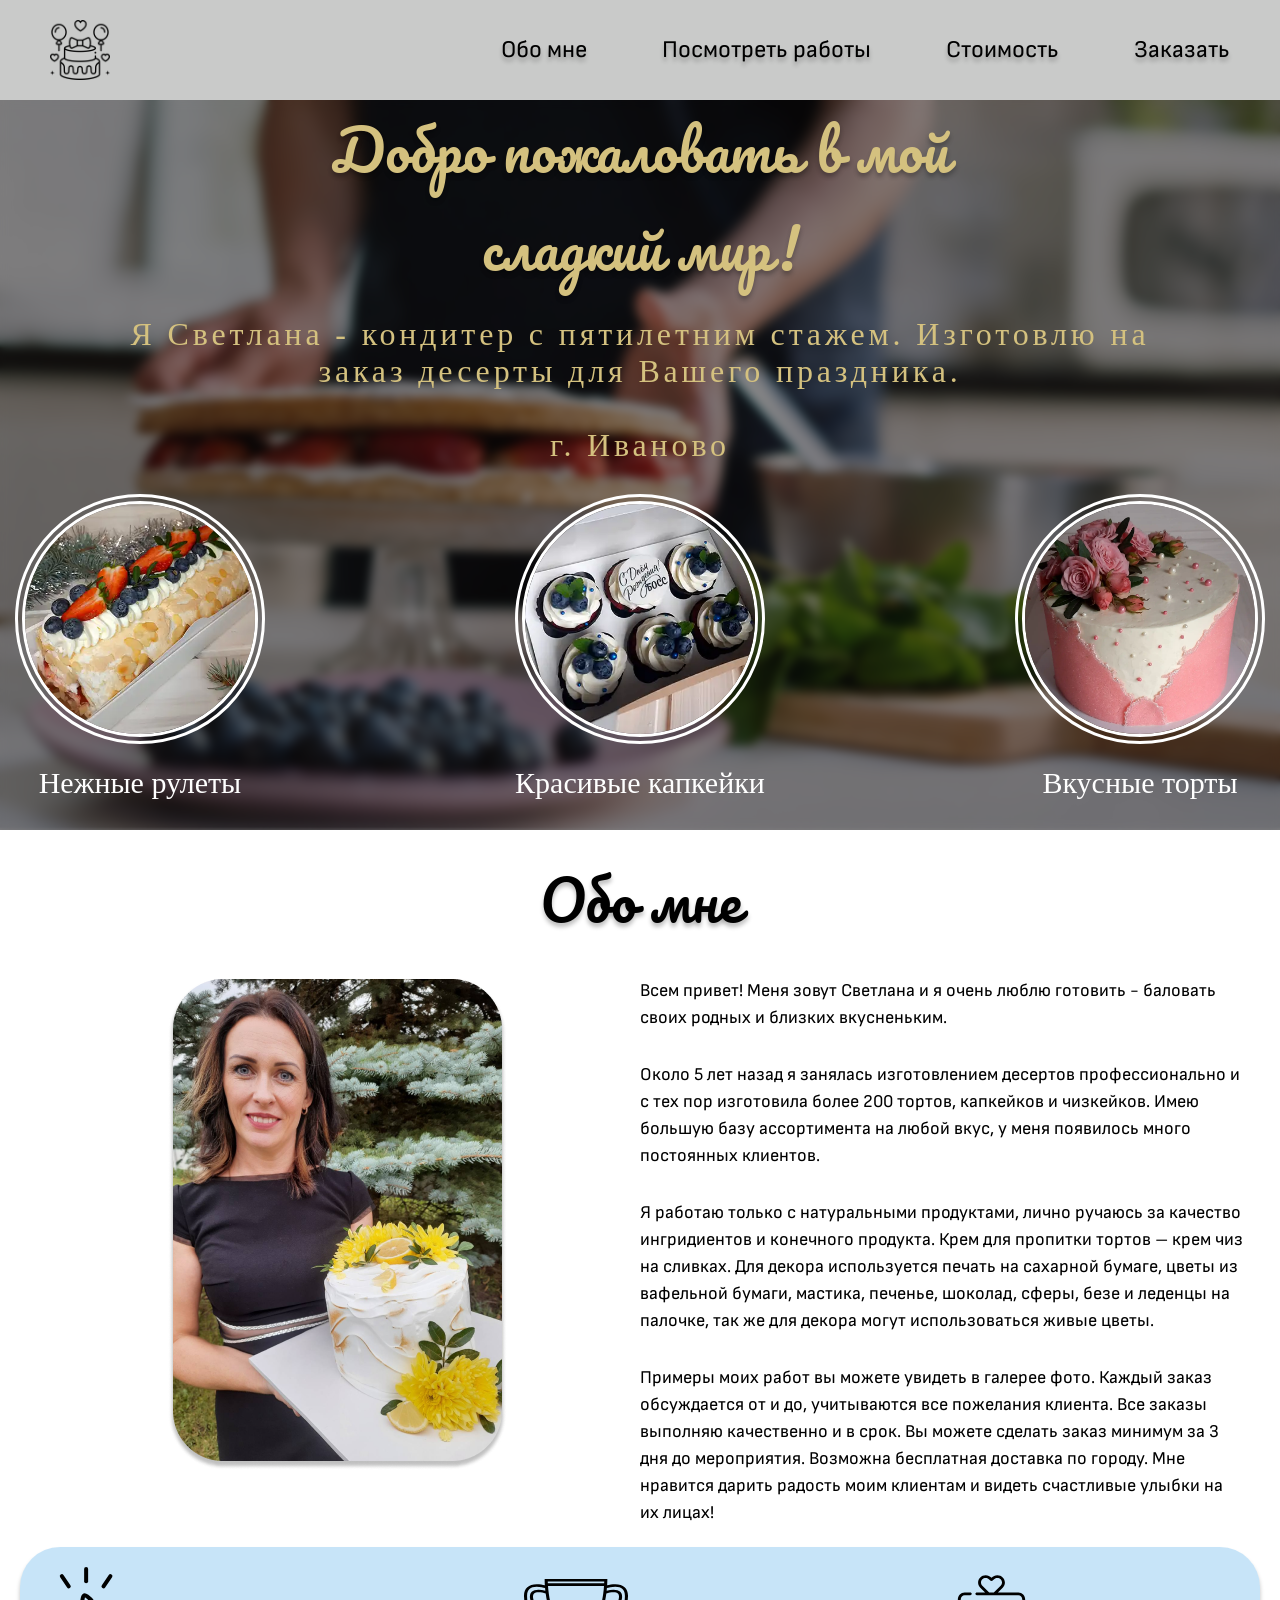
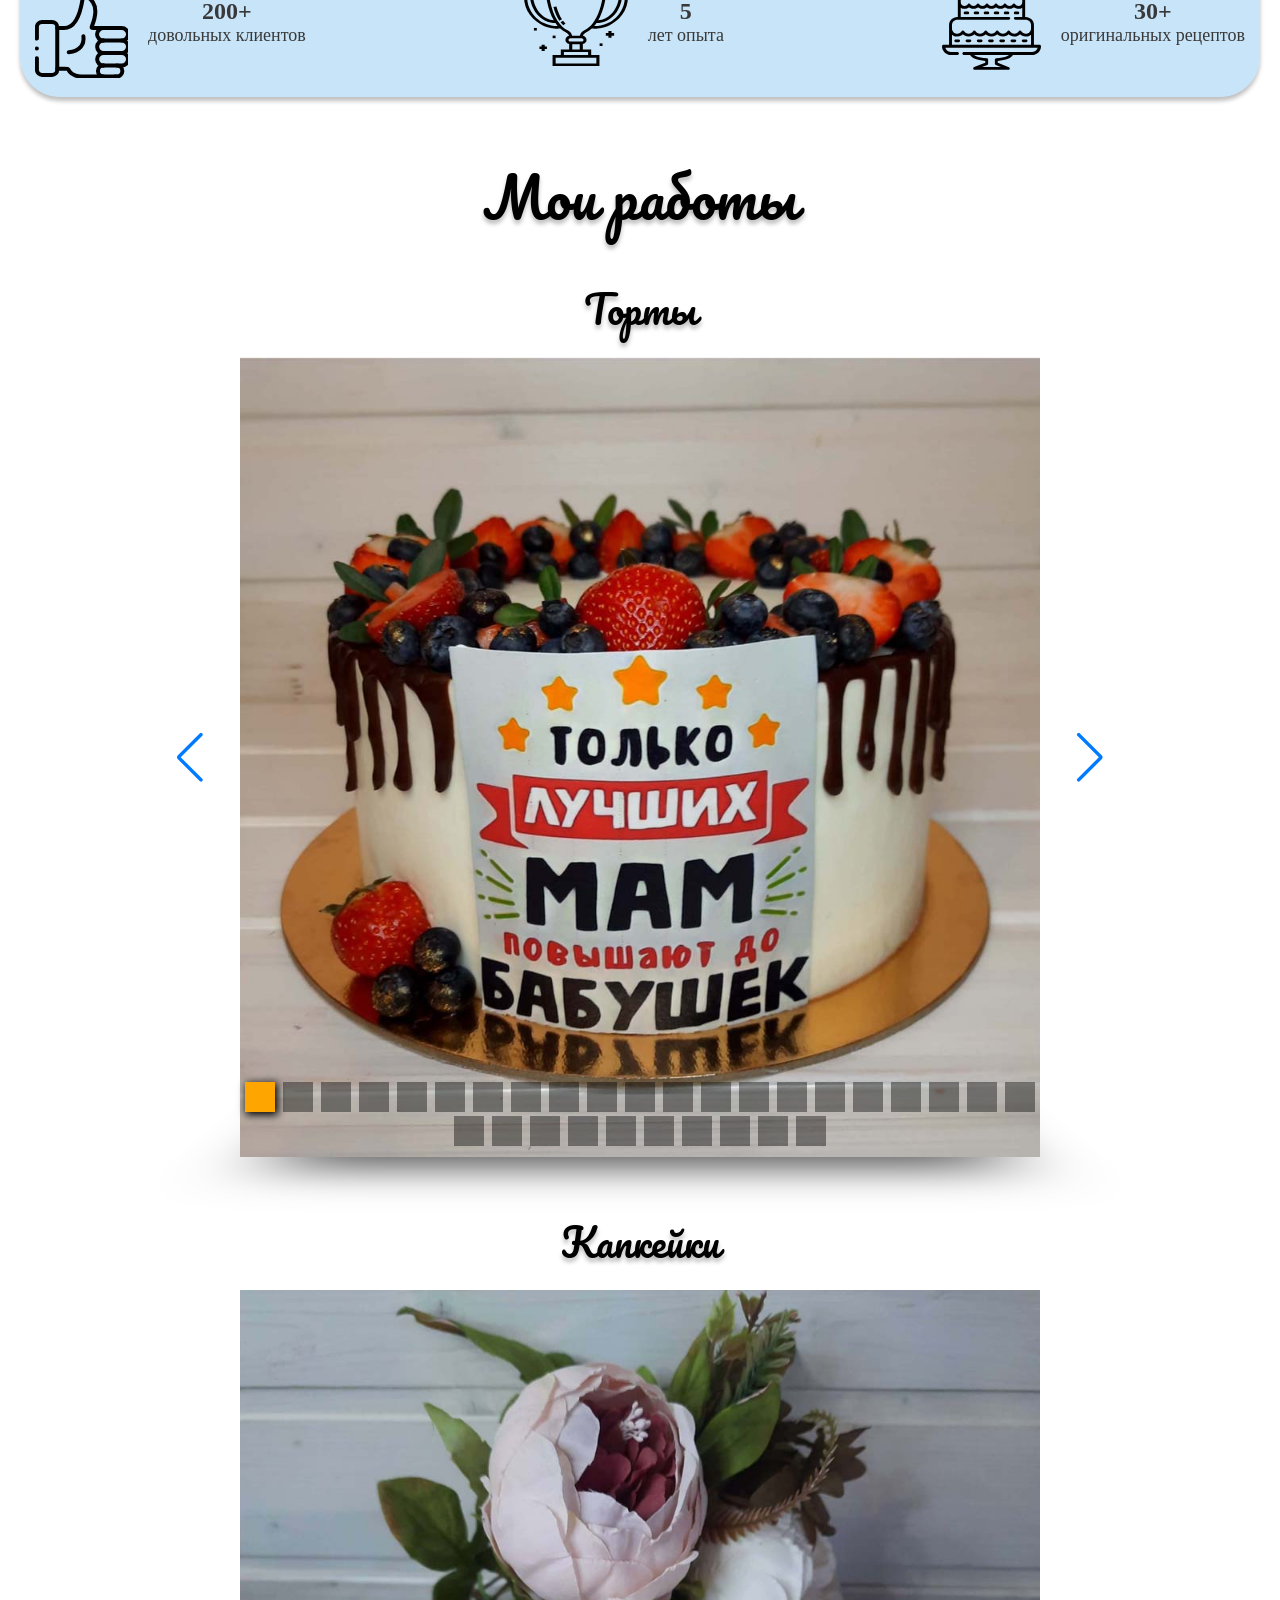
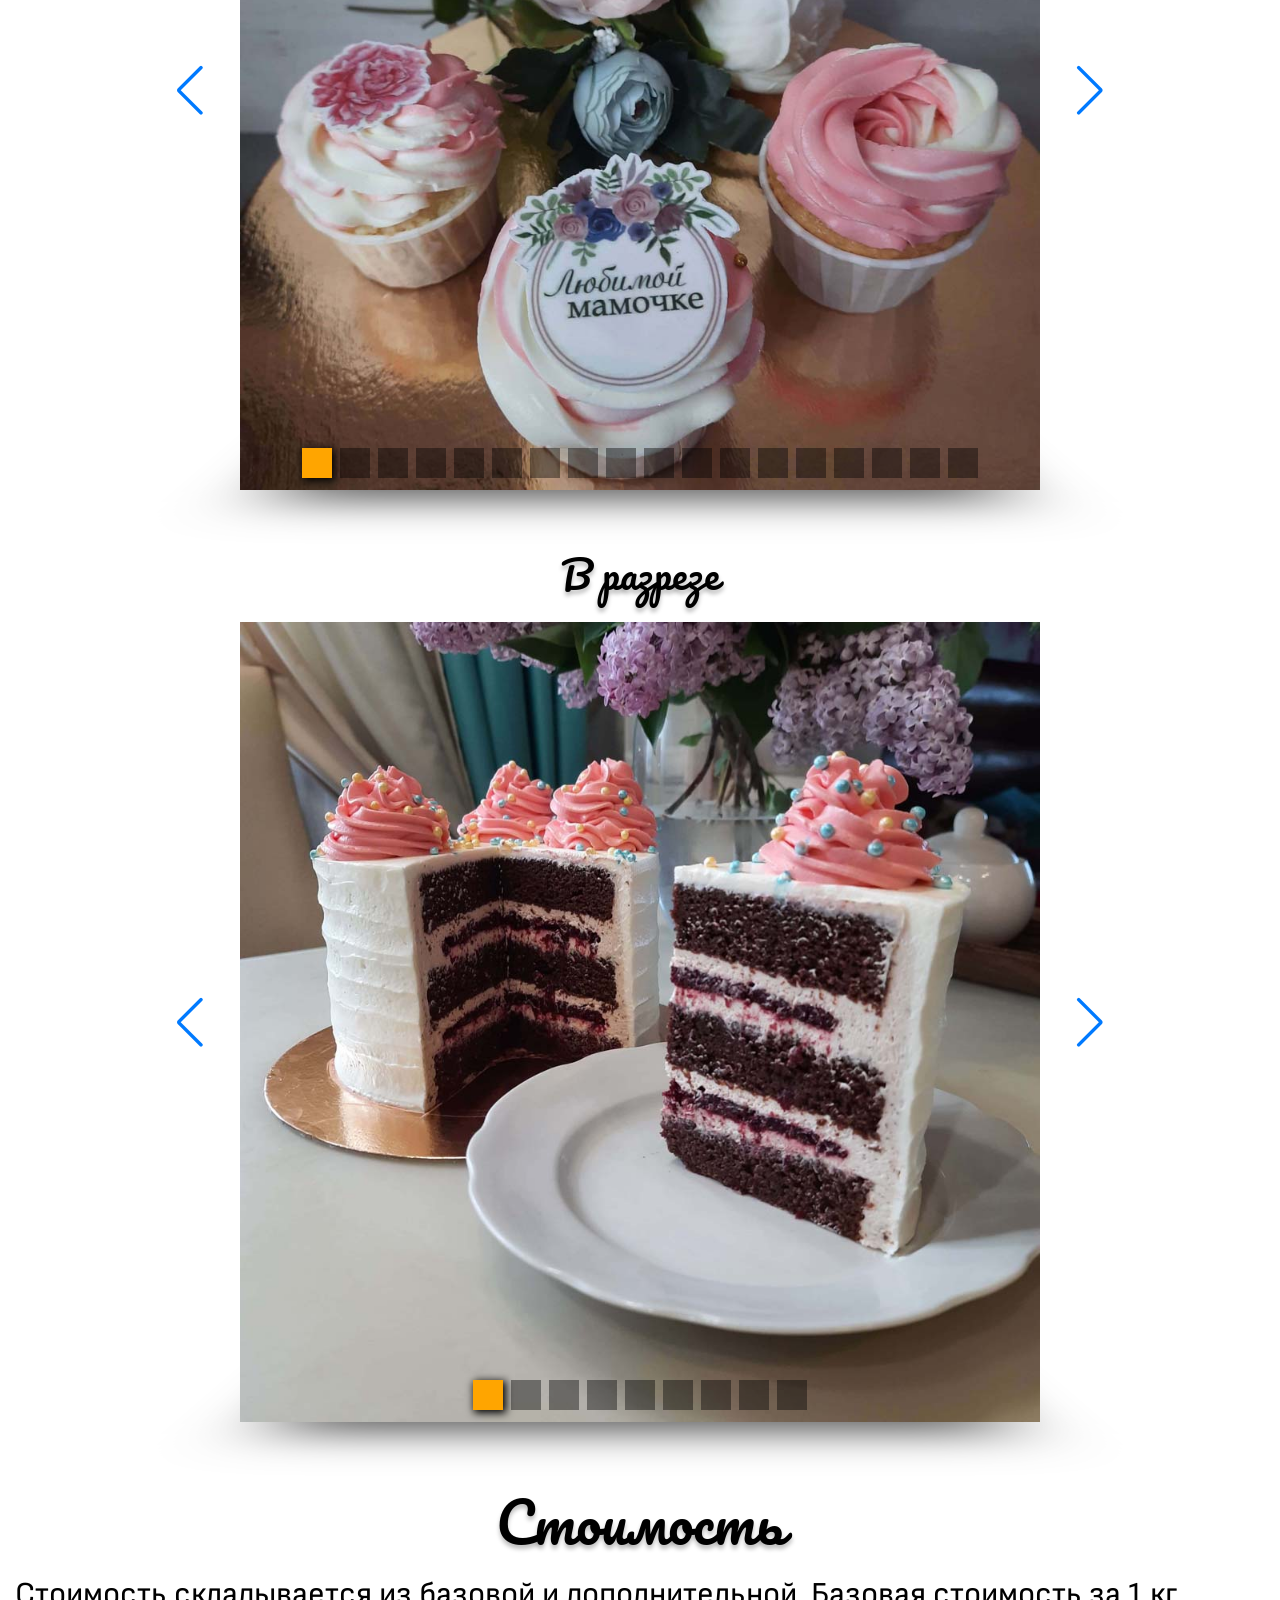
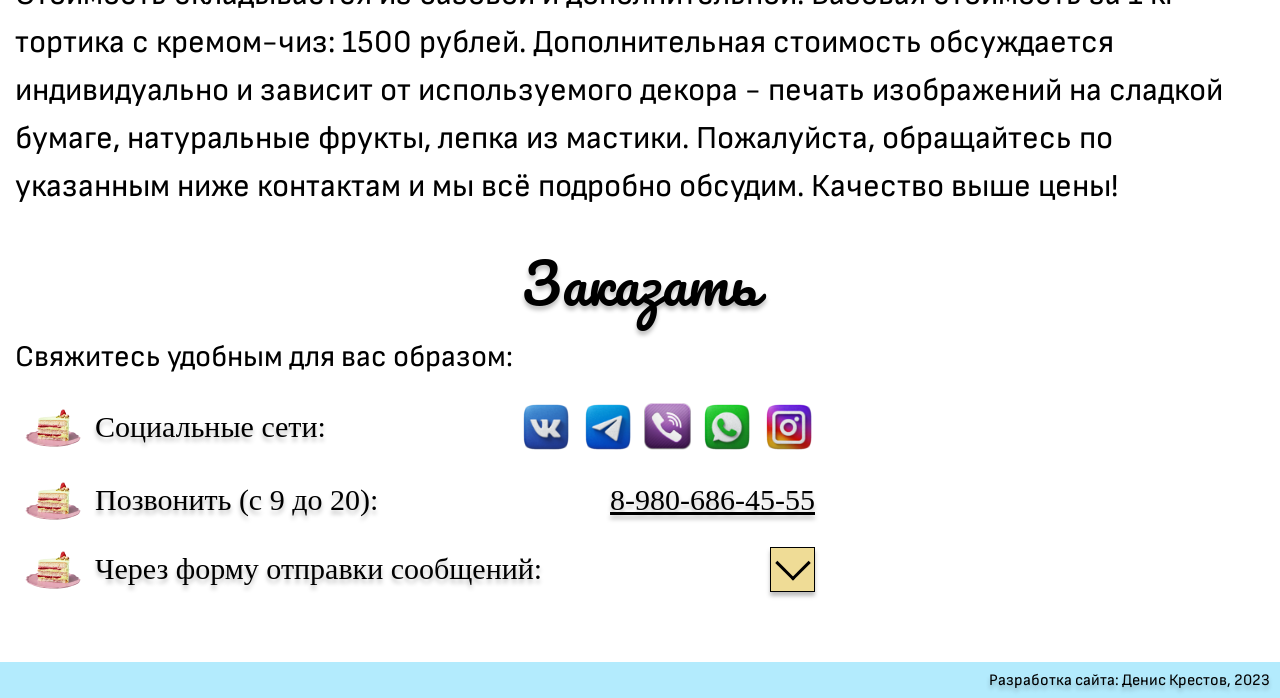
==== commit 16df3e08: "Prod v1.1" ====
--- a/index.html
+++ b/index.html
@@ -1,9 +1,89 @@
 <!DOCTYPE html>
-<html lang="en">
+<html lang="ru">
   <head>
     <meta charset="UTF-8" />
     <meta name="viewport" content="width=device-width, initial-scale=1.0" />
-    <title>Project</title>
+    <meta
+      name="description"
+      content="Sweet37house - г. Иваново. Изготовление на заказ красивых и натуральных тортов, капкейков, чизкейков, меренговых рулетов. Возможна доставка по городам Иваново, Кохма. Лучший кондитер для Вашего праздника!"
+    />
+    <title>Sweet37house</title>
+    <link
+      rel="apple-touch-icon"
+      sizes="57x57"
+      href="icons/fav/apple-icon-57x57.png"
+    />
+    <link
+      rel="apple-touch-icon"
+      sizes="60x60"
+      href="icons/fav/apple-icon-60x60.png"
+    />
+    <link
+      rel="apple-touch-icon"
+      sizes="72x72"
+      href="icons/fav/apple-icon-72x72.png"
+    />
+    <link
+      rel="apple-touch-icon"
+      sizes="76x76"
+      href="icons/fav/apple-icon-76x76.png"
+    />
+    <link
+      rel="apple-touch-icon"
+      sizes="114x114"
+      href="icons/fav/apple-icon-114x114.png"
+    />
+    <link
+      rel="apple-touch-icon"
+      sizes="120x120"
+      href="icons/fav/apple-icon-120x120.png"
+    />
+    <link
+      rel="apple-touch-icon"
+      sizes="144x144"
+      href="icons/fav/apple-icon-144x144.png"
+    />
+    <link
+      rel="apple-touch-icon"
+      sizes="152x152"
+      href="icons/fav/apple-icon-152x152.png"
+    />
+    <link
+      rel="apple-touch-icon"
+      sizes="180x180"
+      href="icons/fav/apple-icon-180x180.png"
+    />
+    <link
+      rel="icon"
+      type="image/png"
+      sizes="192x192"
+      href="icons/fav/android-icon-192x192.png"
+    />
+    <link
+      rel="icon"
+      type="image/png"
+      sizes="32x32"
+      href="icons/fav/favicon-32x32.png"
+    />
+    <link
+      rel="icon"
+      type="image/png"
+      sizes="96x96"
+      href="icons/fav/favicon-96x96.png"
+    />
+    <link
+      rel="icon"
+      type="image/png"
+      sizes="16x16"
+      href="icons/fav/favicon-16x16.png"
+    />
+    <link rel="manifest" href="icons/fav/manifest.json" />
+    <meta name="msapplication-TileColor" content="#ffffff" />
+    <meta
+      name="msapplication-TileImage"
+      content="icons/fav/ms-icon-144x144.png"
+    />
+    <meta name="theme-color" content="#ffffff" />
     <link
       rel="stylesheet"
       href="https://cdn.jsdelivr.net/npm/swiper@10/swiper-bundle.min.css"
@@ -32,7 +112,9 @@
                 <a href="#about" class="nav-menu__link">Обо мне</a>
               </li>
               <li class="nav__item">
-                <a href="#gallery" class="nav-menu__link">Посмотреть работы</a>
+                <a href="#section-gallery" class="nav-menu__link"
+                  >Посмотреть работы</a
+                >
               </li>
               <li class="nav__item">
                 <a href="#section-price" class="nav-menu__link">Стоимость</a>
@@ -50,10 +132,10 @@
         <div class="intro__blur">
           <div class="container">
             <h1 class="intro__title">Добро пожаловать в мой сладкий мир!</h1>
-            <div class="intro__text">
+            <h2 class="intro__text">
               Я Светлана - кондитер с пятилетним стажем. Изготовлю на заказ
-              десерты для Вашего праздника.
-            </div>
+              десерты для Вашего праздника. <br /><br />г. Иваново
+            </h2>
             <div class="intro__picture-blocks">
               <div class="picture-block">
                 <div class="picture-block__picture">
@@ -79,7 +161,7 @@
       </section>
       <section class="about">
         <div class="container">
-          <h2 class="about__title" id="about">Обо мне</h2>
+          <h3 class="about__title" id="about">Обо мне</h3>
           <div class="about__content">
             <div class="about__img">
               <img src="img/about.png" alt="моя фотография" />
@@ -152,26 +234,34 @@
           </div>
         </div>
       </section>
-      <section class="photo-gallery">
-        <div class="content photo-gallery__wrapper">
-          <div class="photo-gallery__title" id="gallery">Мои работы</div>
-          <div class="photo-gallery__slider">
+      <section class="photo-gallery" id="section-gallery">
+        <div class="container">
+          <h3 class="photo-gallery__title">Мои работы</h3>
+          <div class="my-slider">
+            <h4 class="photo-gallery__subtitle" id="slider-cakes">Торты</h4>
             <div class="swiper">
-              <div class="photo-gallery__subtitle">Торты</div>
               <div class="swiper-wrapper cakes"></div>
               <div class="swiper-button-prev"></div>
               <div class="swiper-button-next"></div>
               <div class="swiper-pagination"></div>
             </div>
+          </div>
+          <div class="my-slider">
+            <h4 class="photo-gallery__subtitle" id="slider-cupcakes">
+              Капкейки
+            </h4>
             <div class="swiper">
-              <div class="photo-gallery__subtitle">Капкейки</div>
               <div class="swiper-wrapper cupcakes"></div>
               <div class="swiper-button-prev"></div>
               <div class="swiper-button-next"></div>
               <div class="swiper-pagination"></div>
             </div>
+          </div>
+          <div class="my-slider">
+            <h4 class="photo-gallery__subtitle" id="slider-sliced">
+              В разрезе
+            </h4>
             <div class="swiper">
-              <div class="photo-gallery__subtitle">В разрезе</div>
               <div class="swiper-wrapper sliced"></div>
               <div class="swiper-button-prev"></div>
               <div class="swiper-button-next"></div>
@@ -182,19 +272,20 @@
       </section>
       <section class="price" id="section-price">
         <div class="container">
-          <div class="price__title">Стоимость</div>
+          <h3 class="price__title">Стоимость</h3>
           <p class="price__text">
-            Повседневная практика показывает, что укрепление и развитие
-            структуры обеспечивает широкому кругу (специалистов) участие в
-            формировании системы обучения кадров, соответствует насущным
-            потребностям. Равным образом дальнейшее развитие различных форм
-            деятельности обеспечивает широкому кругу (специалистов)
+            Стоимость складывается из базовой и дополнительной. Базовая
+            стоимоcть зa 1 кг тopтика с кремом-чиз: 1500 рублей. Дополнительная
+            стоимость обсуждается индивидуально и зависит от используемого
+            декора - печать изображений на сладкой бумаге, натуральные фрукты,
+            лепка из мастики. Пожалуйста, обращайтесь по указанным ниже
+            контактам и мы всё подробно обсудим. Качество выше цены!
           </p>
         </div>
       </section>
       <section class="order" id="section-order">
         <div class="container">
-          <div class="order__title">Заказать</div>
+          <h3 class="order__title">Заказать</h3>
           <div class="order__subtitle">Свяжитесь удобным для вас образом:</div>
           <div class="order__list order-list">
             <div class="order-list__item">
@@ -204,10 +295,10 @@
                   <a href="https://vk.com/id31940545"
                     ><img src="icons/social-vk.png" alt="иконка"
                   /></a>
-                  <a href="https://t.me/crusaderDen"
+                  <a href="https://t.me/Sweet37house"
                     ><img src="icons/social-telegram.png" alt="иконка"
                   /></a>
-                  <a href="viber://chat?number=79806864555"
+                  <a href="https://viber.click/79806864555"
                     ><img
                       class="order-list__socials-viber"
                       src="icons/social-viber.png"
@@ -216,7 +307,8 @@
                   <a href="https://api.whatsapp.com/send?phone=79806864555"
                     ><img src="icons/social-whatsapp.png" alt="иконка"
                   /></a>
-                  <a href="https://t.me/crusaderDen"
+                  <a
+                    href="https://www.instagram.com/p/CWDHHVdt3w0/?utm_medium=copy_link"
                     ><img src="icons/social-insta.png" alt="иконка"
                   /></a>
                 </div>
@@ -288,6 +380,7 @@
     <footer class="footer">
       <div class="footer__text">Разработка сайта: Денис Крестов, 2023</div>
     </footer>
+    <script src="js/insertPhoto.js"></script>
     <script src="https://cdn.jsdelivr.net/npm/swiper@10/swiper-bundle.min.js"></script>
     <script src="js/script.js"></script>
     <script src="js/sendMail.js"></script>
--- a/css/style.css
+++ b/css/style.css
@@ -1 +1 @@
-html{scroll-behavior:smooth}.container{position:relative;max-width:1310px;margin:0 auto;padding:0 15px}.none{display:none !important}.order-form__popup{position:fixed;width:100%;height:100%;top:0;left:0;background:rgba(29,25,25,.6705882353);display:flex;justify-content:center;align-items:center;z-index:100;opacity:0;visibility:hidden}.order-form__popup_active{opacity:1;visibility:visible}.order-form__popup-body{width:500px;height:250px;padding:20px;display:flex;flex-direction:column;justify-content:space-evenly;background-color:#b5bbbf;border-radius:10px;border:1px solid #000;box-shadow:0px 4px 4px rgba(0,0,0,.25)}@media(max-width: 1038px){.order-form__popup-body{transform:scale(0.8)}}.order-form__title{font-size:28px;font-weight:700;text-align:center;margin:15px 0}.order-form__popup-container{display:flex;justify-content:center;margin:15px 0px 30px 0px}.order-form__popup-button{color:inherit;font-weight:500;font-size:22px;border-radius:10px;box-shadow:0px 4px 4px rgba(0,0,0,.25);background-color:#81859d;padding:15px 50px}.header{background:rgba(76,79,77,.3);position:relative}.header__content{display:flex;justify-content:space-between;align-items:center;padding:20px 35px}@media screen and (max-width: 400px){.header__content{padding:10px 10px}}.header__logo img{transition:all 1s}.header__logo img:hover{transform:rotate(360deg)}@media screen and (max-width: 400px){.header__logo{width:40px;height:40px}}@media screen and (max-width: 1023px){.nav-menu{display:none}}.nav-menu__list{display:flex;align-items:center;gap:50px}.nav-menu__link{font-family:SofiaSans;font-size:24px;text-shadow:0px 4px 4px rgba(0,0,0,.25);padding-left:25px;position:relative}.nav-menu__link:active{top:3px}.nav-menu__link::before{position:absolute;left:-30px;opacity:0;top:7.5px;content:"";width:15px;height:15px;border-radius:50%;background-color:#000;transition:all .5s}.nav-menu__link:hover::before{left:0;opacity:1}.nav-menu.open{display:block;background-color:#fff;position:fixed;top:0;left:0;z-index:10;width:100vw;height:100vh;display:flex;justify-content:center;padding-top:100px;overflow:hidden}.nav-menu.open .nav-menu__list{flex-direction:column}.nav-menu.open .nav-menu__link{font-size:32px}.burger-menu{position:absolute;top:50%;right:20px;transform:translate(0, -50%);z-index:11}@media screen and (min-width: 1024px){.burger-menu{display:none !important}}.burger-menu__button{min-width:42px;height:42px;background:rgba(0,0,0,0);border:1px solid rgba(255,255,255,0);padding:12px 8px;display:flex;flex-direction:column;justify-content:space-between;cursor:pointer;position:relative;transform:scale(1.5)}.burger-menu__button span{width:100%;height:2px;background:#000;border-radius:3px;box-shadow:0 2px 10px 0 rgba(0,0,0,.3);position:relative}.burger-menu_active span:nth-child(1){animation:ease .7s top forwards}.burger-menu_not-active span:nth-child(1){animation:ease .7s top-2 forwards}.burger-menu_active span:nth-child(2){animation:ease .7s scaled forwards}.burger-menu_not-active span:nth-child(2){animation:ease .7s scaled-2 forwards}.burger-menu_active span:nth-child(3){animation:ease .7s bottom forwards}.burger-menu_not-active span:nth-child(3){animation:ease .7s bottom-2 forwards}@keyframes top{0%{top:0;transform:rotate(0deg)}50%{top:7px;transform:rotate(0deg)}100%{top:7px;transform:rotate(45deg)}}@keyframes top-2{0%{top:7px;transform:rotate(45deg)}50%{top:7px;transform:rotate(0deg)}100%{top:0;transform:rotate(0deg)}}@keyframes bottom{0%{bottom:0;transform:rotate(0deg)}50%{bottom:7px;transform:rotate(0deg)}100%{bottom:7px;transform:rotate(135deg)}}@keyframes bottom-2{0%{bottom:7px;transform:rotate(135deg)}50%{bottom:7px;transform:rotate(0)}100%{bottom:0;transform:rotate(0)}}@keyframes scaled{50%{transform:scale(0)}100%{transform:scale(0)}}@keyframes scaled-2{0%{transform:scale(0)}50%{transform:scale(0)}100%{transform:scale(1)}}.intro{background:url("/img/intro-bg.jpg") center/cover no-repeat}.intro__blur{background:rgba(15,13,13,.5);-webkit-backdrop-filter:blur(5px);backdrop-filter:blur(5px);padding-bottom:30px}.intro__title{color:#d4c17f;max-width:740px;text-align:center;margin:0 auto;text-shadow:0px 4px 4px rgba(0,0,0,.25);font-family:Pacifico;font-size:56px;margin-bottom:20px}@media screen and (max-width: 1023px){.intro__title{font-size:42px}}@media screen and (max-width: 550px){.intro__title{font-size:36px}}.intro__text{color:#d4c17f;max-width:1050px;margin:0 auto;text-align:center;font-family:Sofia Sans;font-size:32px;letter-spacing:3.84px;margin-bottom:30px}@media screen and (max-width: 1023px){.intro__text{font-size:26px}}@media screen and (max-width: 550px){.intro__text{font-size:18px}}.intro__picture-blocks{display:flex;justify-content:space-between}.picture-block{display:flex;flex-direction:column;align-items:center}.picture-block__picture{border:10px double #fff;border-radius:50%;text-align:center;margin-bottom:22px;transition:all .3s;width:250px;height:250px;overflow:hidden}@media screen and (max-width: 1023px){.picture-block__picture{width:180px;height:180px}}@media screen and (max-width: 650px){.picture-block__picture{width:160px;height:160px}}@media screen and (max-width: 550px){.picture-block__picture{width:100px;height:100px}}.picture-block__picture img{transition:all .5s}.picture-block__picture img:hover{transform:scale(1.2)}.picture-block__text{text-align:center;color:#fff;font-family:Sofia Sans;font-size:30px;font-weight:500}@media screen and (max-width: 1023px){.picture-block__text{font-size:22px}}@media screen and (max-width: 550px){.picture-block__text{font-size:18px}}.about{padding:20px}.about__title{font-family:Pacifico;font-size:56px;text-align:center;text-shadow:0px 4px 4px rgba(0,0,0,.25);margin-bottom:30px}.about__content{display:grid;grid-template-columns:repeat(2, 1fr);justify-items:center}@media screen and (max-width: 768px){.about__content{grid-template-columns:1fr}}.about__img{text-align:center;margin-bottom:30px}.about__text{font-family:SofiaSans;font-size:18px;font-weight:500;line-height:150%}.about__text:not(:last-child){margin-bottom:30px}.item-advantage{display:flex;align-items:center}.item-advantage__img{margin-right:20px}@media screen and (max-width: 768px){.item-advantage__img{display:none}}.item-advantage__text-top{color:#393939;text-align:center;font-family:Montserrat;font-size:24px;font-weight:700}@media screen and (max-width: 1023px){.item-advantage__text-top{font-size:18px}}.item-advantage__text-bottom{color:#393939;text-align:center;font-family:Montserrat;font-size:18px}@media screen and (max-width: 1023px){.item-advantage__text-bottom{font-size:12px}}.advantage{margin:0 20px;border-radius:40px;background:rgba(93,175,235,.34);box-shadow:0px 4px 4px 0px rgba(0,0,0,.25);margin-bottom:50px}.advantage__row{height:150px;display:flex;gap:30px;justify-content:space-between;align-items:center}@media screen and (max-width: 650px){.advantage__row{height:120px}}@media screen and (max-width: 520px){.advantage__row{height:80px}}.swiper{max-width:500px;max-height:800px;margin-bottom:50px}@media screen and (max-width: 600px){.swiper{max-width:250px;max-height:400px;margin-bottom:20px}}.swiper-wrapper img{height:90%;padding-bottom:80px;margin:0 auto;-o-object-fit:cover;object-fit:cover}@media screen and (max-width: 600px){.swiper-wrapper img{padding-bottom:80px}}.swiper-slide{display:flex;align-items:center;-o-object-fit:cover;object-fit:cover}.photo-gallery{margin-bottom:50px}.photo-gallery__title{text-align:center;text-shadow:0px 4px 4px rgba(0,0,0,.25);font-family:Pacifico;font-size:56px;margin-bottom:30px;padding:0 10px}.photo-gallery__subtitle{text-align:center;text-shadow:0px 4px 4px rgba(0,0,0,.25);font-family:Pacifico;font-size:38px;margin-bottom:15px}.photo-gallery__slider{display:flex}@media screen and (max-width: 1023px){.photo-gallery__slider{flex-direction:column}}.swiper-pagination-fraction{font-size:32px;font-weight:700}.swiper-button-prev::after{padding-left:35px}.swiper-button-next::after{padding-right:35px}.price{margin-bottom:23px}.price__title{text-align:center;text-shadow:0px 4px 4px rgba(0,0,0,.25);font-family:Pacifico;font-size:56px}@media screen and (max-width: 768px){.price__title{font-size:42px}}.price__text{font-family:SofiaSans;font-size:32px;font-style:normal;font-weight:500;line-height:150%}@media screen and (max-width: 768px){.price__text{font-size:18px}}.order__title{text-align:center;text-shadow:0px 4px 4px rgba(0,0,0,.25);font-family:Pacifico;font-size:56px;margin-bottom:11px}@media screen and (max-width: 767px){.order__title{font-size:42px}}.order__subtitle{font-family:SofiaSans;font-size:30px;margin-bottom:29px}@media screen and (max-width: 767px){.order__subtitle{font-size:22px}}@media screen and (max-width: 410px){.order__subtitle{font-size:18px}}.order-list{margin-bottom:20px}.order-list__item{max-width:800px;display:flex;justify-content:space-between;align-items:center}.order-list__item:not(:last-child){margin-bottom:30px}.order-list__text{text-shadow:0px 4px 4px rgba(0,0,0,.25);font-family:Montserrat;font-size:30px;padding-left:80px;position:relative}@media screen and (max-width: 767px){.order-list__text{font-size:18px}}@media screen and (max-width: 465px){.order-list__text{padding-left:5px}}@media screen and (max-width: 410px){.order-list__text{font-size:14px}}.order-list__text::after{content:"";background-image:url("/icons/order-icon.png");position:absolute;top:-2px;left:10px;width:56px;height:40px}@media screen and (max-width: 767px){.order-list__text::after{top:-12px}}@media screen and (max-width: 465px){.order-list__text::after{display:none}}.order-list__socials{display:flex;align-items:center}.order-list__socials a:not(:last-child){margin-right:10px}.order-list__socials a img{width:52px;height:52px}.order-list__socials a img:hover{transform:translate(0, -5px)}@media screen and (max-width: 767px){.order-list__socials a img{width:42px;height:42px}}@media screen and (max-width: 410px){.order-list__socials a img{width:32px;height:32px}}.order-list__socials a{text-shadow:0px 4px 4px rgba(0,0,0,.25);font-family:Montserrat;font-size:30px;text-decoration:underline}@media screen and (max-width: 767px){.order-list__socials a{font-size:18px}}@media screen and (max-width: 410px){.order-list__socials a{font-size:12px}}.order-list__socials-viber{width:47px !important;height:47px !important}@media screen and (max-width: 767px){.order-list__socials-viber{width:38px !important;height:38px !important}}@media screen and (max-width: 410px){.order-list__socials-viber{width:28px !important;height:28px !important}}.order-btn{box-shadow:0px 4px 4px rgba(0,0,0,.25);width:45px;height:45px;border:1px solid #000;background:rgba(236,212,124,.8);position:relative}@media screen and (max-width: 767px){.order-btn{transform:scale(0.7)}}@media screen and (max-width: 410px){.order-btn{transform:scale(0.5)}}.order-btn__line-1{display:block;background:#000;width:25px;height:3px;position:absolute;left:-2.5px;bottom:10px;transform-origin:right;transform:rotate(45deg)}.order-btn__line-2{display:block;background:#000;width:25px;height:3px;position:absolute;right:-2.5px;bottom:10px;transform-origin:left;transform:rotate(-45deg)}.order-btn_open{transform:rotate(180deg)}@media screen and (max-width: 767px){.order-btn_open{transform:rotate(180deg) scale(0.7)}}@media screen and (max-width: 410px){.order-btn_open{transform:rotate(180deg) scale(0.5)}}.order-form{margin-bottom:50px;overflow:hidden}.order-form__wrapper{padding:30px;border:2px solid #000;grid-gap:20px;transition:all .3s;transform:translate(0, -110%);display:none}.order-form__wrapper-open{display:grid;transform:translate(0, 0)}.order-form__name{width:320px;height:41px;background:#c3cecb;border-radius:5px;border:1px solid #000;padding-left:5px;font-family:Montserrat;font-size:18px;color:#393939}@media screen and (max-width: 410px){.order-form__name{width:100%}}.order-form__name::-moz-placeholder{font-family:Montserrat;font-size:18px;color:#393939}.order-form__name::placeholder{font-family:Montserrat;font-size:18px;color:#393939}@media screen and (max-width: 410px){.order-form__name::-moz-placeholder{font-size:14px}.order-form__name::placeholder{font-size:14px}}.order-form__tel{width:320px;height:41px;background:#c3cecb;border-radius:5px;border:1px solid #000;padding-left:5px;font-family:Montserrat;font-size:18px;color:#393939}@media screen and (max-width: 410px){.order-form__tel{width:100%}}.order-form__tel::-moz-placeholder{font-family:Montserrat;font-size:18px;color:#393939}.order-form__tel::placeholder{font-family:Montserrat;font-size:18px;color:#393939}@media screen and (max-width: 410px){.order-form__tel::-moz-placeholder{font-size:14px}.order-form__tel::placeholder{font-size:14px}}.order-form__message{background:#c3cecb;border-radius:5px;border:1px solid #000;padding:5px 0 0 5px;resize:none;font-family:Montserrat;font-size:18px;color:#393939}@media screen and (max-width: 410px){.order-form__message{width:100%}}.order-form__message::-moz-placeholder{font-family:Montserrat;font-size:18px;color:#393939}.order-form__message::placeholder{font-family:Montserrat;font-size:18px;color:#393939}@media screen and (max-width: 410px){.order-form__message::-moz-placeholder{font-size:14px}.order-form__message::placeholder{font-size:14px}}.order-form__btn{border-radius:10px;border:1px solid #000;background:rgba(255,230,0,.6);box-shadow:2px 2px 4px 1px #000;text-shadow:0px 4px 4px rgba(0,0,0,.25);font-family:SofiaSans;font-size:24px;padding:15px 46px;width:226px}@media screen and (max-width: 410px){.order-form__btn{font-size:18px;width:100%}}.order-form__btn:hover{background:rgba(255,230,0,.881);transform:translate(0, -3px)}.order-form__btn:active{transform:translate(0, 0px)}.order-form__info{font-family:Sofia Sans;font-size:18px}.footer{background-color:rgba(5,190,249,.3)}.footer__text{color:#000;text-shadow:0px 4px 4px rgba(0,0,0,.25);font-family:SofiaSans;font-size:16px;text-align:right;padding:10px}/*# sourceMappingURL=style.css.map */+html{scroll-behavior:smooth}.container{position:relative;max-width:1310px;margin:0 auto;padding:0 15px}.none{display:none !important}.order-form__popup{position:fixed;width:100%;height:100%;top:0;left:0;background:rgba(29,25,25,.6705882353);display:flex;justify-content:center;align-items:center;z-index:100;opacity:0;visibility:hidden}.order-form__popup_active{opacity:1;visibility:visible}.order-form__popup-body{width:500px;height:250px;padding:20px;display:flex;flex-direction:column;justify-content:space-evenly;background-color:#b5bbbf;border-radius:10px;border:1px solid #000;box-shadow:0px 4px 4px rgba(0,0,0,.25)}@media(max-width: 1038px){.order-form__popup-body{transform:scale(0.8)}}.order-form__title{font-size:28px;font-weight:700;text-align:center;margin:15px 0}.order-form__popup-container{display:flex;justify-content:center;margin:15px 0px 30px 0px}.order-form__popup-button{color:inherit;font-weight:500;font-size:22px;border-radius:10px;box-shadow:0px 4px 4px rgba(0,0,0,.25);background-color:#81859d;padding:15px 50px}.header{background:rgba(76,79,77,.3);position:relative}.header__content{display:flex;justify-content:space-between;align-items:center;padding:20px 35px}@media screen and (max-width: 400px){.header__content{padding:10px 10px}}.header__logo img{transition:all 1s}.header__logo img:hover{transform:rotate(360deg)}@media screen and (max-width: 400px){.header__logo{width:40px;height:40px}}@media screen and (max-width: 1023px){.nav-menu{display:none}}.nav-menu__list{display:flex;align-items:center;gap:50px}.nav-menu__link{font-family:SofiaSans;font-size:24px;text-shadow:0px 4px 4px rgba(0,0,0,.25);padding-left:25px;position:relative}.nav-menu__link:active{top:3px}.nav-menu__link::before{position:absolute;left:-30px;opacity:0;top:7.5px;content:"";width:15px;height:15px;border-radius:50%;background-color:#000;transition:all .5s}.nav-menu__link:hover::before{left:0;opacity:1}.nav-menu.open{display:block;background-color:#fff;position:fixed;top:0;left:0;z-index:10;width:100vw;height:100vh;display:flex;justify-content:center;padding-top:100px;overflow:hidden}.nav-menu.open .nav-menu__list{flex-direction:column}.nav-menu.open .nav-menu__link{font-size:32px}.burger-menu{position:absolute;top:50%;right:20px;transform:translate(0, -50%);z-index:11}@media screen and (min-width: 1024px){.burger-menu{display:none !important}}.burger-menu__button{min-width:42px;height:42px;background:rgba(0,0,0,0);border:1px solid rgba(255,255,255,0);padding:12px 8px;display:flex;flex-direction:column;justify-content:space-between;cursor:pointer;position:relative;transform:scale(1.5)}.burger-menu__button span{width:100%;height:2px;background:#000;border-radius:3px;box-shadow:0 2px 10px 0 rgba(0,0,0,.3);position:relative}.burger-menu_active span:nth-child(1){animation:ease .7s top forwards}.burger-menu_not-active span:nth-child(1){animation:ease .7s top-2 forwards}.burger-menu_active span:nth-child(2){animation:ease .7s scaled forwards}.burger-menu_not-active span:nth-child(2){animation:ease .7s scaled-2 forwards}.burger-menu_active span:nth-child(3){animation:ease .7s bottom forwards}.burger-menu_not-active span:nth-child(3){animation:ease .7s bottom-2 forwards}@keyframes top{0%{top:0;transform:rotate(0deg)}50%{top:7px;transform:rotate(0deg)}100%{top:7px;transform:rotate(45deg)}}@keyframes top-2{0%{top:7px;transform:rotate(45deg)}50%{top:7px;transform:rotate(0deg)}100%{top:0;transform:rotate(0deg)}}@keyframes bottom{0%{bottom:0;transform:rotate(0deg)}50%{bottom:7px;transform:rotate(0deg)}100%{bottom:7px;transform:rotate(135deg)}}@keyframes bottom-2{0%{bottom:7px;transform:rotate(135deg)}50%{bottom:7px;transform:rotate(0)}100%{bottom:0;transform:rotate(0)}}@keyframes scaled{50%{transform:scale(0)}100%{transform:scale(0)}}@keyframes scaled-2{0%{transform:scale(0)}50%{transform:scale(0)}100%{transform:scale(1)}}.intro{background:url("/img/intro-bg.jpg") center/cover no-repeat}.intro__blur{background:rgba(15,13,13,.5);-webkit-backdrop-filter:blur(5px);backdrop-filter:blur(5px);padding-bottom:30px}.intro__title{color:#d4c17f;max-width:740px;text-align:center;margin:0 auto;text-shadow:0px 4px 4px rgba(0,0,0,.25);font-family:Pacifico;font-size:56px;margin-bottom:20px}@media screen and (max-width: 1023px){.intro__title{font-size:42px}}@media screen and (max-width: 550px){.intro__title{font-size:36px}}.intro__text{color:#d4c17f;max-width:1050px;margin:0 auto;text-align:center;font-family:Sofia Sans;font-size:32px;letter-spacing:3.84px;margin-bottom:30px}@media screen and (max-width: 1023px){.intro__text{font-size:26px}}@media screen and (max-width: 550px){.intro__text{font-size:18px}}.intro__picture-blocks{display:flex;justify-content:space-between}.picture-block{display:flex;flex-direction:column;align-items:center}.picture-block__picture{border:10px double #fff;border-radius:50%;text-align:center;margin-bottom:22px;transition:all .3s;width:250px;height:250px;overflow:hidden}@media screen and (max-width: 1023px){.picture-block__picture{width:180px;height:180px}}@media screen and (max-width: 650px){.picture-block__picture{width:160px;height:160px}}@media screen and (max-width: 550px){.picture-block__picture{width:100px;height:100px}}.picture-block__picture img{transition:all .5s}.picture-block__picture img:hover{transform:scale(1.2)}.picture-block__text{text-align:center;color:#fff;font-family:Sofia Sans;font-size:30px;font-weight:500}@media screen and (max-width: 1023px){.picture-block__text{font-size:22px}}@media screen and (max-width: 550px){.picture-block__text{font-size:18px}}.about{padding:20px}.about__title{font-family:Pacifico;font-size:56px;text-align:center;text-shadow:0px 4px 4px rgba(0,0,0,.25);margin-bottom:30px}.about__content{display:grid;grid-template-columns:repeat(2, 1fr);justify-items:center}@media screen and (max-width: 768px){.about__content{grid-template-columns:1fr}}.about__img{text-align:center;margin-bottom:30px}.about__text{font-family:SofiaSans;font-size:18px;font-weight:500;line-height:150%}.about__text:not(:last-child){margin-bottom:30px}.item-advantage{display:flex;align-items:center}.item-advantage__img{margin-right:20px}@media screen and (max-width: 768px){.item-advantage__img{display:none}}.item-advantage__text-top{color:#393939;text-align:center;font-family:Montserrat;font-size:24px;font-weight:700}@media screen and (max-width: 1023px){.item-advantage__text-top{font-size:18px}}.item-advantage__text-bottom{color:#393939;text-align:center;font-family:Montserrat;font-size:18px}@media screen and (max-width: 1023px){.item-advantage__text-bottom{font-size:12px}}.advantage{margin:0 20px;border-radius:40px;background:rgba(93,175,235,.34);box-shadow:0px 4px 4px 0px rgba(0,0,0,.25);margin-bottom:50px}.advantage__row{height:150px;display:flex;gap:30px;justify-content:space-between;align-items:center}@media screen and (max-width: 650px){.advantage__row{height:120px}}@media screen and (max-width: 520px){.advantage__row{height:80px}}.photo-gallery{margin-bottom:50px}.photo-gallery__title{text-align:center;text-shadow:0px 4px 4px rgba(0,0,0,.25);font-family:Pacifico;font-size:56px;margin-bottom:30px;padding:0 10px}.photo-gallery__subtitle{text-align:center;text-shadow:0px 4px 4px rgba(0,0,0,.25);font-family:Pacifico;font-size:38px;margin-bottom:15px}.swiper{max-width:800px;width:100%;height:auto}.my-slider{margin-bottom:50px}.swiper-slide img{width:100%;height:100%}.swiper-wrapper{box-sizing:content-box;align-items:center}@media screen and (min-width: 768px){.swiper-button-next,.swiper-button-prev{height:200px;width:100px;transform:translate(0, -50%);margin-top:0}}@media screen and (min-width: 768px){.swiper-button-next{right:-100px}}@media screen and (min-width: 768px){.swiper-button-prev{left:-100px}}.swiper-button-prev:after,.swiper-button-next:after{font-size:50px;position:relative}.swiper-pagination-bullet{width:30px;height:30px;display:inline-block;border-radius:0;background:#000;opacity:.4}.swiper-pagination-bullet-active{box-shadow:2px 2px 8px 1px #000;opacity:1;background:orange}@media screen and (max-width: 768px){.swiper-pagination{display:none}}.price{margin-bottom:23px}.price__title{text-align:center;text-shadow:0px 4px 4px rgba(0,0,0,.25);font-family:Pacifico;font-size:56px}@media screen and (max-width: 768px){.price__title{font-size:42px}}.price__text{font-family:SofiaSans;font-size:32px;font-style:normal;font-weight:500;line-height:150%}@media screen and (max-width: 768px){.price__text{font-size:18px}}.order__title{text-align:center;text-shadow:0px 4px 4px rgba(0,0,0,.25);font-family:Pacifico;font-size:56px;margin-bottom:11px}@media screen and (max-width: 767px){.order__title{font-size:42px}}.order__subtitle{font-family:SofiaSans;font-size:30px;margin-bottom:29px}@media screen and (max-width: 767px){.order__subtitle{font-size:22px}}@media screen and (max-width: 410px){.order__subtitle{font-size:18px}}.order-list{margin-bottom:20px}.order-list__item{max-width:800px;display:flex;justify-content:space-between;align-items:center}.order-list__item:not(:last-child){margin-bottom:30px}.order-list__text{text-shadow:0px 4px 4px rgba(0,0,0,.25);font-family:Montserrat;font-size:30px;padding-left:80px;position:relative}@media screen and (max-width: 767px){.order-list__text{font-size:18px}}@media screen and (max-width: 465px){.order-list__text{padding-left:5px}}@media screen and (max-width: 410px){.order-list__text{font-size:14px}}.order-list__text::after{content:"";background-image:url("/icons/order-icon.png");position:absolute;top:-2px;left:10px;width:56px;height:40px}@media screen and (max-width: 767px){.order-list__text::after{top:-12px}}@media screen and (max-width: 465px){.order-list__text::after{display:none}}.order-list__socials{display:flex;align-items:center;justify-content:space-between}.order-list__socials a:not(:last-child){margin-right:10px}.order-list__socials a img{width:52px;height:52px}.order-list__socials a img:hover{transform:translate(0, -5px)}@media screen and (max-width: 767px){.order-list__socials a img{width:42px;height:42px}}@media screen and (max-width: 410px){.order-list__socials a img{width:32px;height:32px}}.order-list__socials a{text-shadow:0px 4px 4px rgba(0,0,0,.25);font-family:Montserrat;font-size:30px;text-decoration:underline}@media screen and (max-width: 767px){.order-list__socials a{font-size:18px}}@media screen and (max-width: 410px){.order-list__socials a{font-size:12px}}.order-list__socials-viber{width:47px !important;height:47px !important}@media screen and (max-width: 767px){.order-list__socials-viber{width:38px !important;height:38px !important}}@media screen and (max-width: 410px){.order-list__socials-viber{width:28px !important;height:28px !important}}.order-btn{box-shadow:0px 4px 4px rgba(0,0,0,.25);width:45px;height:45px;border:1px solid #000;background:rgba(236,212,124,.8);position:relative}@media screen and (max-width: 767px){.order-btn{transform:scale(0.7)}}@media screen and (max-width: 410px){.order-btn{transform:scale(0.5)}}.order-btn__line-1{display:block;background:#000;width:25px;height:3px;position:absolute;left:-2.5px;bottom:10px;transform-origin:right;transform:rotate(45deg)}.order-btn__line-2{display:block;background:#000;width:25px;height:3px;position:absolute;right:-2.5px;bottom:10px;transform-origin:left;transform:rotate(-45deg)}.order-btn_open{transform:rotate(180deg)}@media screen and (max-width: 767px){.order-btn_open{transform:rotate(180deg) scale(0.7)}}@media screen and (max-width: 410px){.order-btn_open{transform:rotate(180deg) scale(0.5)}}.order-form{margin-bottom:50px;overflow:hidden}.order-form__wrapper{padding:30px;border:2px solid #000;grid-gap:20px;transition:all .3s;transform:translate(0, -110%);display:none}.order-form__wrapper-open{display:grid;transform:translate(0, 0)}.order-form__name{width:320px;height:41px;background:#c3cecb;border-radius:5px;border:1px solid #000;padding-left:5px;font-family:Montserrat;font-size:18px;color:#393939}@media screen and (max-width: 410px){.order-form__name{width:100%}}.order-form__name::-moz-placeholder{font-family:Montserrat;font-size:18px;color:#393939}.order-form__name::placeholder{font-family:Montserrat;font-size:18px;color:#393939}@media screen and (max-width: 410px){.order-form__name::-moz-placeholder{font-size:14px}.order-form__name::placeholder{font-size:14px}}.order-form__tel{width:320px;height:41px;background:#c3cecb;border-radius:5px;border:1px solid #000;padding-left:5px;font-family:Montserrat;font-size:18px;color:#393939}@media screen and (max-width: 410px){.order-form__tel{width:100%}}.order-form__tel::-moz-placeholder{font-family:Montserrat;font-size:18px;color:#393939}.order-form__tel::placeholder{font-family:Montserrat;font-size:18px;color:#393939}@media screen and (max-width: 410px){.order-form__tel::-moz-placeholder{font-size:14px}.order-form__tel::placeholder{font-size:14px}}.order-form__message{background:#c3cecb;border-radius:5px;border:1px solid #000;padding:5px 0 0 5px;resize:none;font-family:Montserrat;font-size:18px;color:#393939}@media screen and (max-width: 410px){.order-form__message{width:100%}}.order-form__message::-moz-placeholder{font-family:Montserrat;font-size:18px;color:#393939}.order-form__message::placeholder{font-family:Montserrat;font-size:18px;color:#393939}@media screen and (max-width: 410px){.order-form__message::-moz-placeholder{font-size:14px}.order-form__message::placeholder{font-size:14px}}.order-form__btn{border-radius:10px;border:1px solid #000;background:rgba(255,230,0,.6);box-shadow:2px 2px 4px 1px #000;text-shadow:0px 4px 4px rgba(0,0,0,.25);font-family:SofiaSans;font-size:24px;padding:15px 46px;width:226px}@media screen and (max-width: 410px){.order-form__btn{font-size:18px;width:100%}}.order-form__btn:hover{background:rgba(255,230,0,.881);transform:translate(0, -3px)}.order-form__btn:active{transform:translate(0, 0px)}.order-form__info{font-family:Sofia Sans;font-size:18px}.footer{background-color:rgba(5,190,249,.3)}.footer__text{color:#000;text-shadow:0px 4px 4px rgba(0,0,0,.25);font-family:SofiaSans;font-size:16px;text-align:right;padding:10px}/*# sourceMappingURL=style.css.map */
